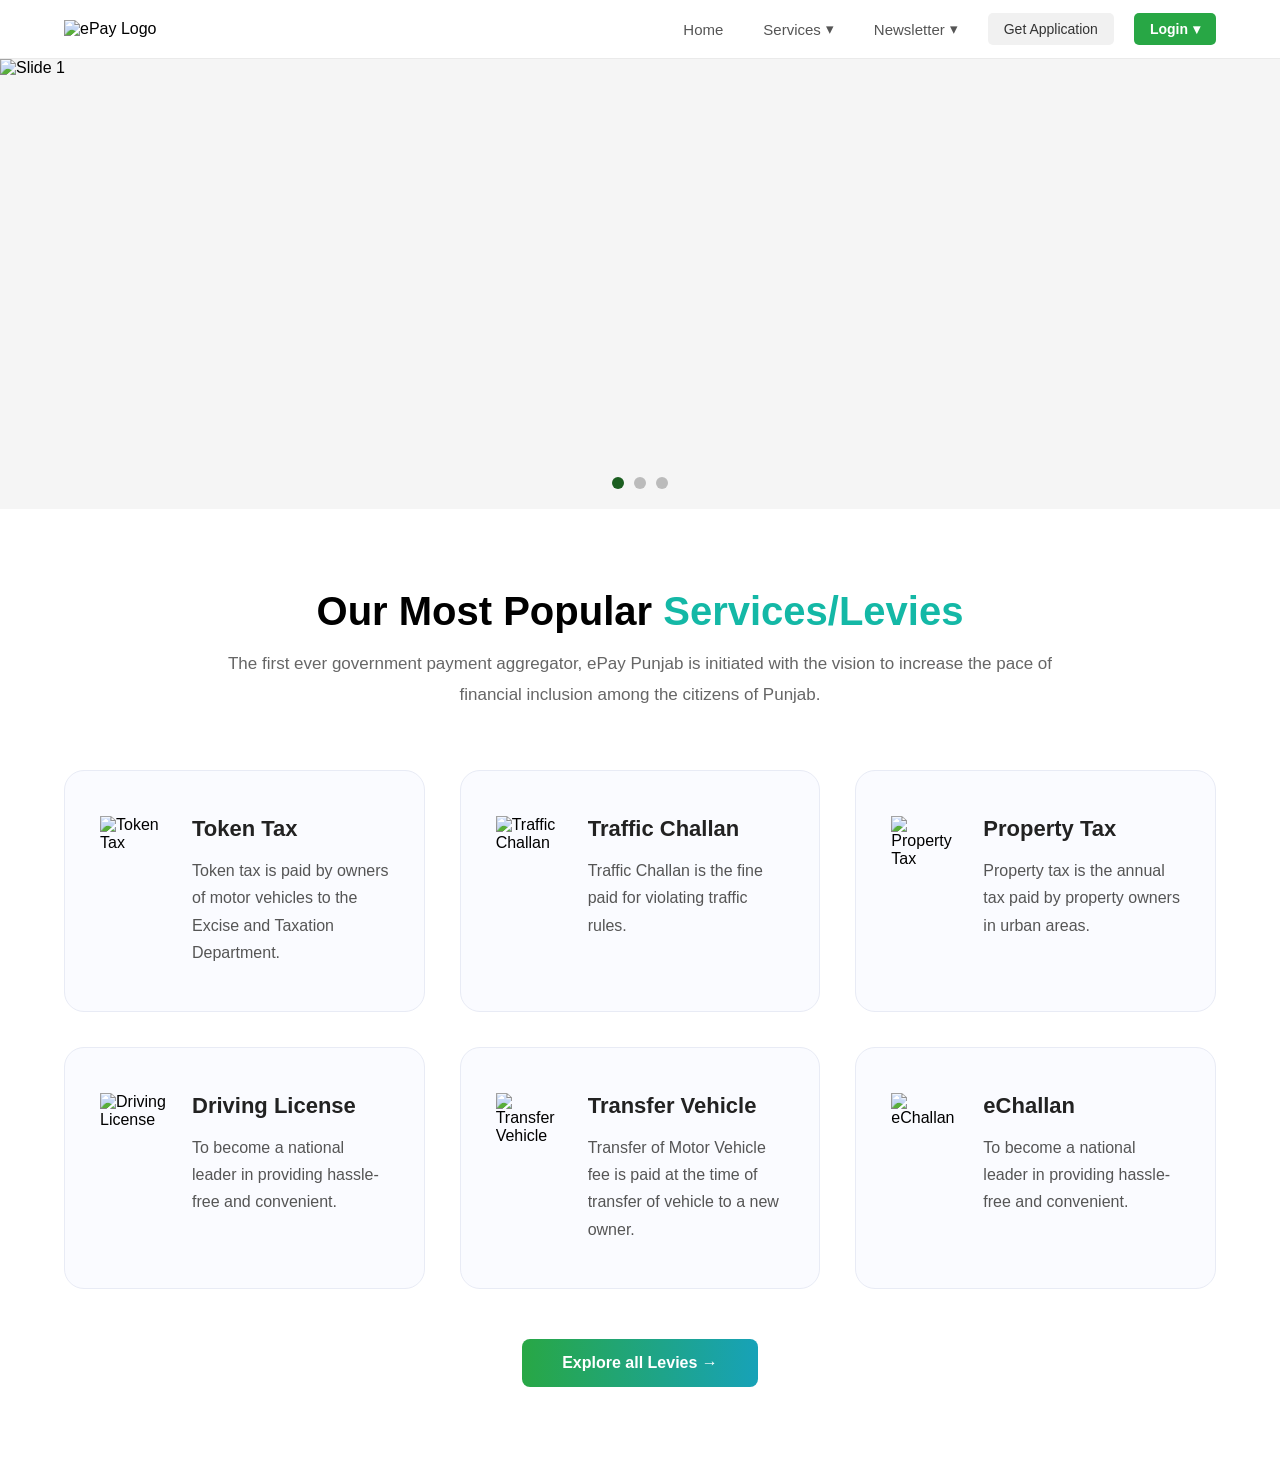
==== index.html @ a0a1df08 "Add files via upload" ====
<!DOCTYPE html>
<html lang="en">
<head>
    <meta charset="UTF-8">
    <meta name="viewport" content="width=device-width, initial-scale=1.0">
    <title>ePay Punjab Clone</title>
    <link rel="stylesheet" href="style.css">
</head>
<body>

    <header class="navbar">
        <div class="nav-container">
            <div class="logo">
                <img src="images/logo.png" alt="ePay Logo">
            </div>
            <nav class="nav-links">
                <a href="#" class="nav-item">Home</a>
                
                <!-- Services Dropdown (Pure CSS) -->
                <div class="dropdown">
                    <input type="checkbox" id="service-check" class="dropdown-toggle">
                    <label for="service-check" class="dropbtn">Services <span class="arrow">&#9662;</span></label>
                    <div class="dropdown-content">
                        <a href="where-to-pay.html">WHERE TO PAY</a>
                        <a href="faqs.html">FAQ'S</a>
                        <a href="user-guide.html">USER GUIDE</a>
                    </div>
                </div>

                <!-- Newsletter Dropdown (Pure CSS) -->
                <div class="dropdown">
                    <input type="checkbox" id="news-check" class="dropdown-toggle">
                    <label for="news-check" class="dropbtn">Newsletter <span class="arrow">&#9662;</span></label>
                    <div class="dropdown-content">
                        <a href="pdfs/Newsletter_Fintech_Issue2.pdf" target="_blank">LATEST 2022 <span class="badge">New</span></a>
                        <a href="pdfs/Newsletter_Fintech_Volume3.pdf" target="_blank">VOLUME 3</a>
                        <a href="pdfs/Newsletter_Fintech_Volume3x2.pdf" target="_blank">VOLUME 3x2</a>
                        <a href="pdfs/Newsletter_Fintech_Volume4x2_FA.pdf" target="_blank">VOLUME 4x2</a>
                        <a href="pdfs/Newsletter_Fintech_Volume5x2_Curved.pdf" target="_blank">VOLUME 5x2</a>
                    </div>
                </div>
                
                <a href="#" class="btn-app">Get Application</a>
                <a href="#" class="btn-login">Login <span class="arrow">&#9662;</span></a>
            </nav>
        </div>
    </header>

    <section class="hero-slider">
        <div class="slider-container">
            <!-- Radio inputs for Pure CSS Slider -->
            <input type="radio" name="slide" id="s1" checked class="slide-radio">
            <input type="radio" name="slide" id="s2" class="slide-radio">
            <input type="radio" name="slide" id="s3" class="slide-radio">

            <div class="slides">
                <div class="slide"><img src="images/slide1.jpg" alt="Slide 1"></div>
                <div class="slide"><img src="images/slide2.jpg" alt="Slide 2"></div>
                <div class="slide"><img src="images/slide3.jpg" alt="Slide 3"></div>
            </div>

            <div class="dots-container">
                <label for="s1" class="dot"></label>
                <label for="s2" class="dot"></label>
                <label for="s3" class="dot"></label>
            </div>
        </div>
    </section>
     <section class="services-section">

    <div class="services-container">

        <h2>Our Most Popular <span>Services/Levies</span></h2>

        <p class="subtitle">
            The first ever government payment aggregator, ePay Punjab is initiated with the vision to increase the pace of financial inclusion among the citizens of Punjab.
        </p>

        <div class="services-grid">

            <div class="card">
                <img src="images/token-tax.png" alt="Token Tax">

                <div class="card-content">
                    <h3>Token Tax</h3>
                    <p>Token tax is paid by owners of motor vehicles to the Excise and Taxation Department.</p>
                </div>
            </div>

            <div class="card">
                <img src="images/traffic-challan.png" alt="Traffic Challan">

                <div class="card-content">
                    <h3>Traffic Challan</h3>
                    <p>Traffic Challan is the fine paid for violating traffic rules.</p>
                </div>
            </div>

            <div class="card">
                <img src="images/property-tax.png" alt="Property Tax">

                <div class="card-content">
                    <h3>Property Tax</h3>
                    <p>Property tax is the annual tax paid by property owners in urban areas.</p>
                </div>
            </div>

            <div class="card">
                <img src="images/driving-license.png" alt="Driving License">

                <div class="card-content">
                    <h3>Driving License</h3>
                    <p>To become a national leader in providing hassle-free and convenient.</p>
                </div>
            </div>

            <div class="card">
                <img src="images/transfer-vehicle.png" alt="Transfer Vehicle">

                <div class="card-content">
                    <h3>Transfer Vehicle</h3>
                    <p>Transfer of Motor Vehicle fee is paid at the time of transfer of vehicle to a new owner.</p>
                </div>
            </div>

            <div class="card">
                <img src="images/echallan.png" alt="eChallan">

                <div class="card-content">
                    <h3>eChallan</h3>
                    <p>To become a national leader in providing hassle-free and convenient.</p>
                </div>
            </div>

        </div>

        <div class="explore-btn-container">
            <button class="explore-btn">
                Explore all Levies →
            </button>
        </div>

    </div>

</section>
</body>
</html>
---- style.css ----
/* --- Reset Basic Styles --- */
* {
    margin: 0;
    padding: 0;
    box-sizing: border-box;
    font-family: Arial, sans-serif;
}

body {
    background-color: #fcfcfc;
}

/* --- Navbar Styling --- */
.navbar {
    background-color: #ffffff;
    border-bottom: 1px solid #eaeaea;
    position: sticky;
    top: 0;
    z-index: 1000;
    padding: 10px 0;
}

.nav-container {
    width: 90%;
    max-width: 1200px;
    margin: 0 auto;
    display: flex;
    justify-content: space-between;
    align-items: center;
}

.logo img { height: 50px; }

.nav-links {
    display: flex;
    align-items: center;
    gap: 20px;
}

.nav-item, .dropbtn {
    text-decoration: none;
    color: #555;
    font-size: 15px;
    font-weight: 500;
    background: none;
    border: none;
    cursor: pointer;
    padding: 10px;
    display: flex;
    align-items: center;
    gap: 5px;
}

.nav-item:hover, .dropbtn:hover { color: #16a34a; }

/* Dropdown */
.dropdown { position: relative; display: inline-block; }
.dropdown-toggle { display: none; }
.dropdown-toggle:checked ~ .dropdown-content { display: block; }

/* Dropdown Content */
.dropdown-content {
    display: none; /* Default band */
    position: absolute;
    background-color: #ffffff;
    min-width: 180px;
    box-shadow: 0px 8px 16px rgba(0, 0, 0, 0.1);
    border: 1px solid #e0e0e0;
    border-radius: 4px;
    z-index: 1000;
    margin-top: 5px;
}

/* Jab checkbox check ho, tabhi show karo */
.dropdown-toggle:checked ~ .dropdown-content {
    display: block;
}
.dropdown-content a {
    color: #333;
    padding: 12px 16px;
    text-decoration: none;
    display: block;
    font-size: 13px;
    font-weight: bold;
    border-bottom: 1px solid #f0f0f0;
}
.dropdown-content a:hover { background-color: #16a34a !important; color: #ffffff !important; }

/* --- Hero Section Slider (Manual Control) --- */
.hero-slider {
    position: relative;
    width: 100%;
    height: 450px;
    overflow: hidden;
    background-color: #f5f5f5;
}

.slider-container { width: 100%; height: 100%; position: relative; }

.slide-radio { display: none; }

.slides { width: 100%; height: 100%; position: relative; }

.slide {
    position: absolute;
    width: 100%;
    height: 100%;
    opacity: 0;
    transition: opacity 0.8s ease-in-out;
}

.slide img { width: 100%; height: 100%; object-fit: cover; }

/* Logic: Sirf selected radio button wali slide show hogi */
#s1:checked ~ .slides .slide:nth-child(1),
#s2:checked ~ .slides .slide:nth-child(2),
#s3:checked ~ .slides .slide:nth-child(3) {
    opacity: 1;
}

/* Dots Styling */
.dots-container {
    position: absolute;
    bottom: 20px;
    left: 50%;
    transform: translateX(-50%);
    display: flex;
    gap: 10px;
    z-index: 10;
}

.dot {
    width: 12px;
    height: 12px;
    background-color: #bbb;
    border-radius: 50%;
    cursor: pointer;
    transition: background-color 0.3s;
}

/* Active Dot Logic */
#s1:checked ~ .dots-container label[for="s1"],
#s2:checked ~ .dots-container label[for="s2"],
#s3:checked ~ .dots-container label[for="s3"] {
    background-color: #1b5e20;
}
.slide {
    position: absolute;
    width: 100%;
    height: 100%;
    opacity: 0;
    transition: opacity 1s ease-in-out;
    /* Auto-move logic: 30 seconds total cycle (10s per slide) */
    animation: autoSlider 30s infinite;
}

@keyframes autoSlider {
    0%, 30% { opacity: 1; }
    33%, 100% { opacity: 0; }
}

/* Delay timings */
.slide:nth-child(1) { animation-delay: 0s; }
.slide:nth-child(2) { animation-delay: 10s; }
.slide:nth-child(3) { animation-delay: 20s; }
.services-section{
    padding:80px 0;
    background:#fff;
}

.services-container{
    width:90%;
    max-width:1300px;
    margin:auto;
}

.services-section h2{
    text-align:center;
    font-size:40px;
    font-weight:700;
    margin-bottom:15px;
}

.services-section h2 span{
    color:#14b8a6;
}

.subtitle{
    max-width:850px;
    margin:0 auto 60px;
    text-align:center;
    color:#666;
    font-size:17px;
    line-height:1.8;
}

.services-grid{
    display:grid;
    grid-template-columns:repeat(3,1fr);
    gap:35px;
}

.card{
    background:#fafbff;
    border:1px solid #e8ebf5;
    border-radius:20px;
    padding:45px 35px;
    display:flex;
    align-items:flex-start;
    gap:22px;
    min-height:220px;
    transition:0.3s ease;
}

.card:hover{
    transform:translateY(-6px);
    box-shadow:0 12px 25px rgba(0,0,0,.08);
}

.card img{
    width:70px;
    height:70px;
    object-fit:contain;
    flex-shrink:0;
}

.card-content{
    flex:1;
}

.card-content h3{
    margin:0 0 15px;
    font-size:22px;
    font-weight:700;
    color:#222;
    text-align:left;
}

.card-content p{
    margin:0;
    font-size:16px;
    line-height:1.7;
    color:#555;
    text-align:left;
}

.explore-btn-container{
    text-align:center;
    margin-top:50px;
}

.explore-btn {
    /* Gradient color */
    background: linear-gradient(to right, #28a745, #17a2b8); 
    
    color: #fff;
    border: none;
    padding: 15px 40px; /* Width aur height adjust karne ke liye */
    font-size: 16px;
    border-radius: 8px; /* Thora rounded corners */
    cursor: pointer;
    transition: 0.3s;
    
    /* Arrow ke liye display flex */
    display: flex;
    align-items: center;
    justify-content: center;
    gap: 10px;
    margin: 0 auto; /* Center mein lane ke liye */
    font-weight: 600;
}

.explore-btn:hover {
    opacity: 0.9; /* Hover par thora halka ho jayega */
}

@media(max-width:992px){
    .services-grid{
        grid-template-columns:repeat(2,1fr);
    }
}

@media(max-width:768px){
    .services-grid{
        grid-template-columns:1fr;
    }

    .card{
        min-height:auto;
    }

    .services-section h2{
        font-size:30px;
    }
}
/* Login and Application Buttons */
.btn-app { 
    background-color: #f1f1f1; 
    color: #333; 
    padding: 8px 16px; 
    border-radius: 5px; 
    text-decoration: none; 
    font-size: 14px; 
}

.btn-app:active { 
    background-color: #28a745 !important; 
    color: white; 
}

.btn-login { 
    background-color: #28a745; 
    color: white; 
    padding: 8px 16px; 
    border-radius: 5px; 
    text-decoration: none; 
    font-size: 14px; 
    font-weight: bold; 
    display: flex; 
    align-items: center; 
    gap: 5px; 
}

.btn-login:hover { 
    background-color: #218838; 
}
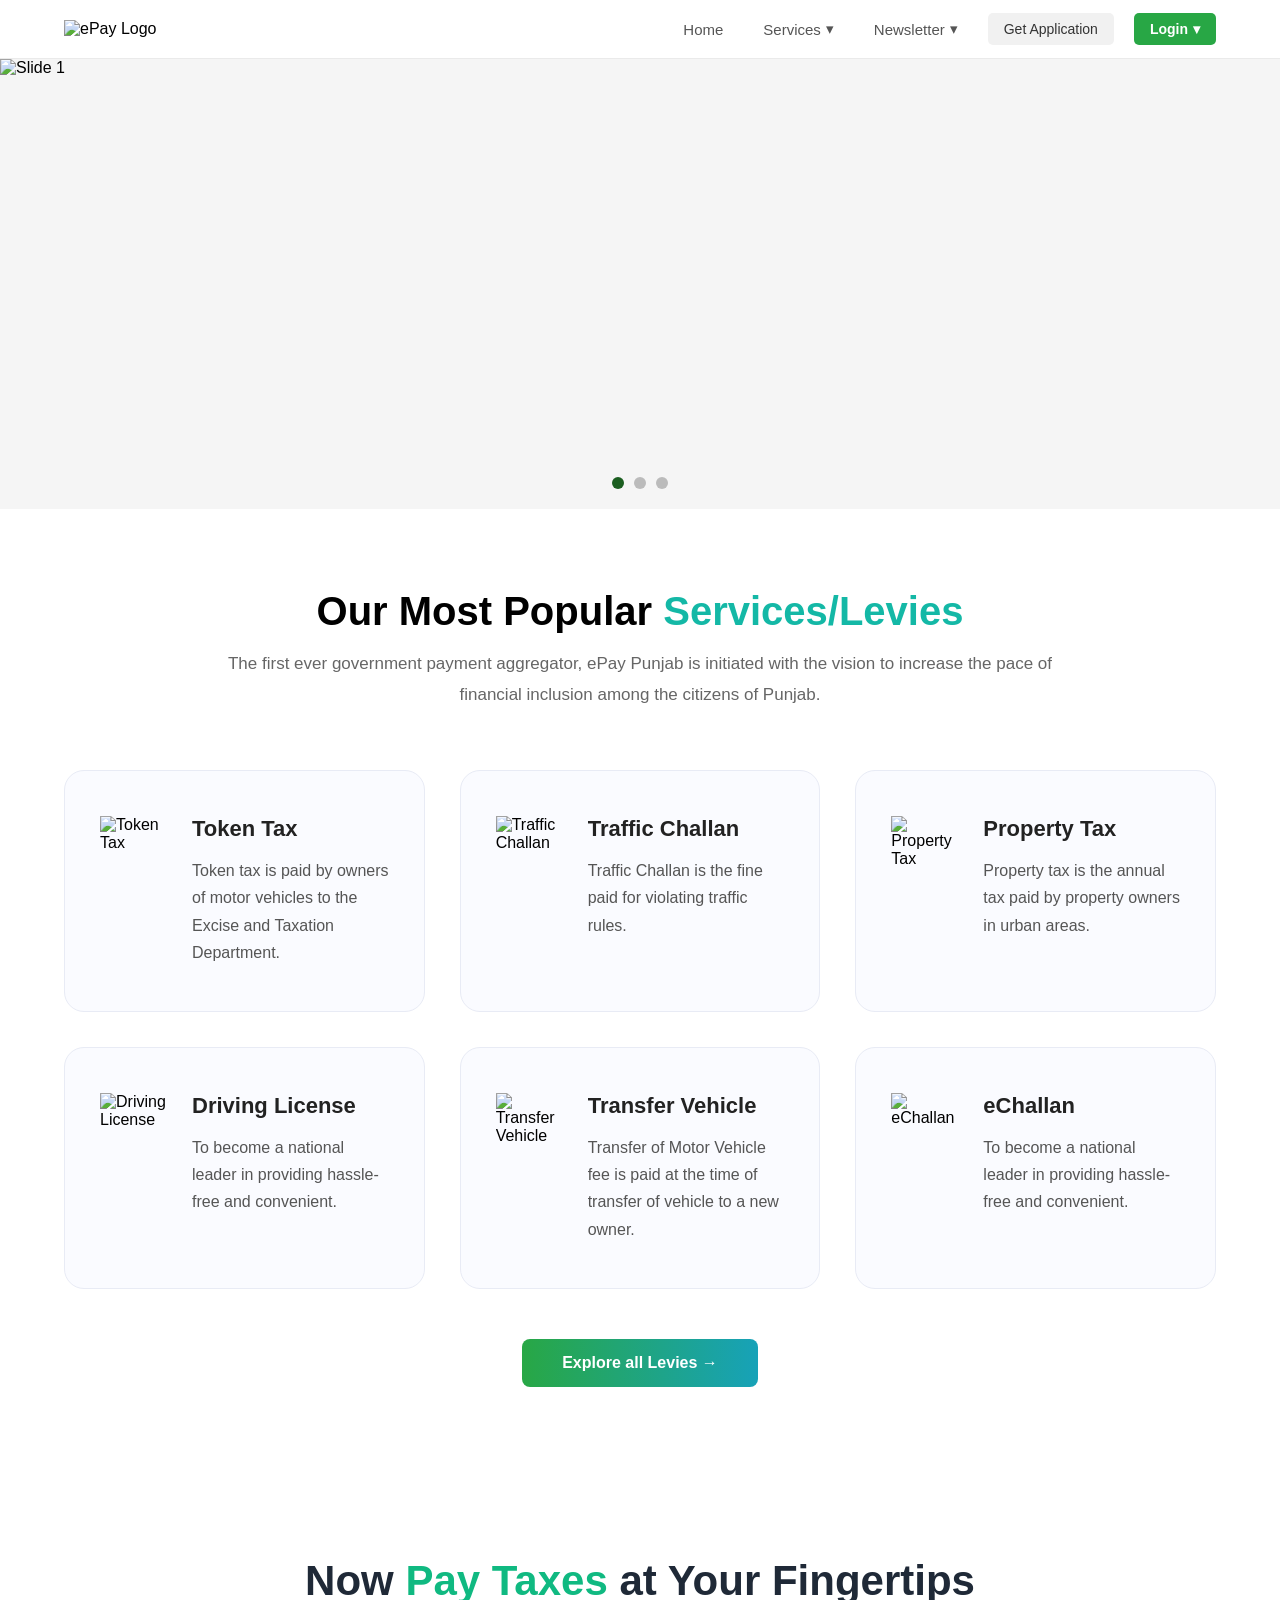
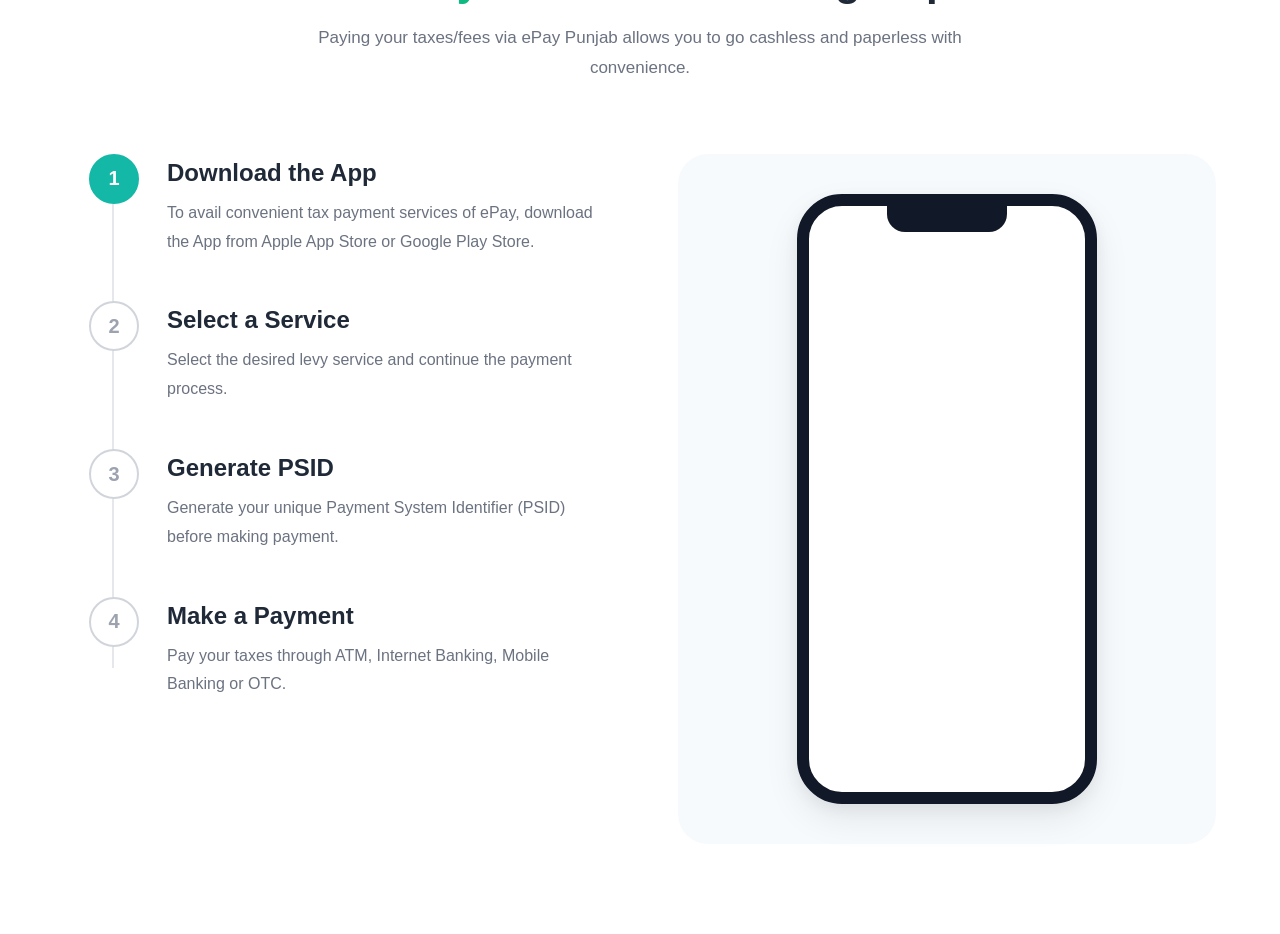
==== commit 1e0b60cb: "Add files via upload" ====
--- a/index.html
+++ b/index.html
@@ -33,10 +33,11 @@
                     <label for="news-check" class="dropbtn">Newsletter <span class="arrow">&#9662;</span></label>
                     <div class="dropdown-content">
                         <a href="pdfs/Newsletter_Fintech_Issue2.pdf" target="_blank">LATEST 2022 <span class="badge">New</span></a>
-                        <a href="pdfs/Newsletter_Fintech_Volume3.pdf" target="_blank">VOLUME 3</a>
-                        <a href="pdfs/Newsletter_Fintech_Volume3x2.pdf" target="_blank">VOLUME 3x2</a>
-                        <a href="pdfs/Newsletter_Fintech_Volume4x2_FA.pdf" target="_blank">VOLUME 4x2</a>
-                        <a href="pdfs/Newsletter_Fintech_Volume5x2_Curved.pdf" target="_blank">VOLUME 5x2</a>
+                        <a href="pdfs/Newsletter_Fintech_Volume3.pdf" target="_blank">JANUARY 2022</a>
+                        <a href="pdfs/Newsletter_Fintech_Volume3x2.pdf" target="_blank">AUGUST 2021</a>
+                        <a href="pdfs/Newsletter_Fintech_Volume4x2_FA.pdf" target="_blank">APRIL 2021</a>
+                        <a href="pdfs/Newsletter_Fintech_Volume5x2_Curved.pdf" target="_blank">SEPTEMBER 2020</a>
+                        <a href="pdfs/Newsletter_Fintech_Volume5x2_Curved.pdf" target="_blank">MARCH 2020</a>
                     </div>
                 </div>
                 
@@ -143,5 +144,123 @@
     </div>
 
 </section>
+        <section class="epay-section">
+
+    <div class="heading">
+
+        <h2>
+            Now <span>Pay Taxes</span> at Your Fingertips
+        </h2>
+
+        <p>
+            Paying your taxes/fees via ePay Punjab allows you to go cashless and
+            paperless with convenience.
+        </p>
+
+    </div>
+
+    <div class="epay-container">
+
+        <!-- LEFT -->
+        <div class="steps">
+
+            <div class="line"></div>
+
+            <div class="step step1">
+
+                <div class="circle">1</div>
+
+                <div class="text">
+
+                    <h3>Download the App</h3>
+
+                    <p>
+                        To avail convenient tax payment services of ePay,
+                        download the App from Apple App Store or Google Play Store.
+                    </p>
+
+                </div>
+
+            </div>
+
+            <div class="step step2">
+
+                <div class="circle">2</div>
+
+                <div class="text">
+
+                    <h3>Select a Service</h3>
+
+                    <p>
+                        Select the desired levy service and continue the payment process.
+                    </p>
+
+                </div>
+
+            </div>
+
+            <div class="step step3">
+
+                <div class="circle">3</div>
+
+                <div class="text">
+
+                    <h3>Generate PSID</h3>
+
+                    <p>
+                        Generate your unique Payment System Identifier (PSID)
+                        before making payment.
+                    </p>
+
+                </div>
+
+            </div>
+
+            <div class="step step4">
+
+                <div class="circle">4</div>
+
+                <div class="text">
+
+                    <h3>Make a Payment</h3>
+
+                    <p>
+                        Pay your taxes through ATM, Internet Banking,
+                        Mobile Banking or OTC.
+                    </p>
+
+                </div>
+
+            </div>
+
+        </div>
+
+        <!-- RIGHT -->
+
+        <div class="mobile">
+
+            <div class="phone">
+
+                <div class="notch"></div>
+
+                <div class="screen">
+
+                    <img src="images/phone1.jpg" class="img1">
+
+                    <img src="images/phone2.jpg" class="img2">
+
+                    <img src="images/phone3.jpg" class="img3">
+
+                    <img src="images/phone4.jpg" class="img4">
+
+                </div>
+
+            </div>
+
+        </div>
+
+    </div>
+
+</section>
 </body>
 </html>
--- a/style.css
+++ b/style.css
@@ -323,4 +323,910 @@
 
 .btn-login:hover { 
     background-color: #218838; 
+}
+
+/* ===========================
+   EPAY SECTION
+=========================== */
+
+.epay-section{
+    width:100%;
+    padding:90px 0;
+    background:#ffffff;
+}
+
+.epay-section .heading{
+    width:90%;
+    max-width:1200px;
+    margin:auto;
+    text-align:center;
+    margin-bottom:70px;
+}
+
+.epay-section .heading h2{
+    font-size:42px;
+    font-weight:700;
+    color:#1f2937;
+    margin-bottom:18px;
+}
+
+.epay-section .heading span{
+    color:#10b981;
+}
+
+.epay-section .heading p{
+    max-width:720px;
+    margin:auto;
+    color:#6b7280;
+    line-height:1.8;
+    font-size:17px;
+}
+
+/* ===========================
+   CONTAINER
+=========================== */
+
+.epay-container{
+    width:90%;
+    max-width:1200px;
+    margin:auto;
+
+    display:flex;
+    justify-content:space-between;
+    align-items:flex-start;
+    gap:80px;
+}
+
+/* ===========================
+   LEFT SIDE
+=========================== */
+
+.steps{
+    flex:1;
+    position:relative;
+    padding-left:25px;
+}
+
+.line{
+    position:absolute;
+    left:48px;
+    top:30px;
+    width:2px;
+    height:82%;
+    background:#e5e7eb;
+}
+
+.step{
+    display:flex;
+    gap:28px;
+    margin-bottom:45px;
+    position:relative;
+    z-index:2;
+}
+
+.circle{
+    width:50px;
+    height:50px;
+
+    border-radius:50%;
+    border:2px solid #d1d5db;
+
+    background:#fff;
+
+    display:flex;
+    justify-content:center;
+    align-items:center;
+
+    font-size:20px;
+    font-weight:700;
+
+    color:#9ca3af;
+
+    flex-shrink:0;
+}
+
+.text h3{
+    font-size:24px;
+    margin-bottom:10px;
+    color:#111827;
+}
+
+.text p{
+    color:#6b7280;
+    line-height:1.8;
+    font-size:16px;
+}
+
+/* ===========================
+   RIGHT SIDE
+=========================== */
+
+.mobile{
+    flex:0.9;
+
+    display:flex;
+    justify-content:center;
+}
+
+.phone{
+
+    width:300px;
+    height:610px;
+
+    border:12px solid #111827;
+
+    border-radius:45px;
+
+    overflow:hidden;
+
+    position:relative;
+
+    background:#fff;
+
+    box-shadow:0 20px 40px rgba(0,0,0,.08);
+
+}
+
+.notch{
+
+    width:120px;
+    height:26px;
+
+    background:#111827;
+
+    position:absolute;
+
+    left:50%;
+    transform:translateX(-50%);
+
+    border-bottom-left-radius:18px;
+    border-bottom-right-radius:18px;
+
+    z-index:10;
+
+}
+
+.screen{
+
+    width:100%;
+    height:100%;
+    position:relative;
+
+}
+
+.screen img{
+
+    width:100%;
+    height:100%;
+
+    object-fit:cover;
+
+    position:absolute;
+
+    left:0;
+    top:0;
+
+    opacity:0;
+
+}
+
+/* ==========================================
+   PART 2B
+   PHONE + TEXT + RESPONSIVE
+========================================== */
+
+/* LEFT CONTENT */
+
+.text{
+    padding-top:5px;
+}
+
+.text h3{
+    font-size:24px;
+    font-weight:700;
+    color:#1f2937;
+    margin-bottom:12px;
+    transition:.4s;
+}
+
+.text p{
+    font-size:16px;
+    color:#6b7280;
+    line-height:1.8;
+    max-width:450px;
+    transition:.4s;
+}
+
+/* PHONE */
+
+.mobile{
+
+    background:#f7fafc;
+
+    border-radius:30px;
+
+    padding:40px;
+
+}
+
+.phone{
+
+    background:#ffffff;
+
+    position:relative;
+
+}
+
+.screen{
+
+    overflow:hidden;
+
+    border-radius:30px;
+
+}
+
+/* IMAGES */
+
+.screen img{
+
+    opacity:0;
+
+    transition:opacity .8s ease;
+
+}
+
+.img1{
+
+    opacity:1;
+
+}
+
+/* CIRCLE DEFAULT */
+
+.circle{
+
+    transition:.5s;
+
+}
+
+/* ACTIVE STYLE */
+
+.step1 .circle{
+
+    background:#14b8a6;
+
+    color:#fff;
+
+    border-color:#14b8a6;
+
+}
+
+/* SHADOW */
+
+.phone{
+
+    box-shadow:
+    0 15px 35px rgba(0,0,0,.08),
+    0 5px 15px rgba(0,0,0,.05);
+
+}
+
+/* HOVER */
+
+.step:hover .circle{
+
+    transform:scale(1.08);
+
+}
+
+.step:hover h3{
+
+    color:#14b8a6;
+
+}
+
+/* RESPONSIVE */
+
+@media(max-width:1100px){
+
+.epay-container{
+
+flex-direction:column;
+
+align-items:center;
+
+}
+
+.steps{
+
+width:100%;
+
+}
+
+.mobile{
+
+width:100%;
+
+display:flex;
+
+justify-content:center;
+
+}
+
+}
+
+@media(max-width:768px){
+
+.heading h2{
+
+font-size:34px;
+
+}
+
+.text h3{
+
+font-size:21px;
+
+}
+
+.phone{
+
+width:260px;
+
+height:530px;
+
+}
+
+.mobile{
+
+padding:20px;
+
+}
+
+.line{
+
+display:none;
+
+}
+
+.step{
+
+margin-bottom:35px;
+
+}
+
+}
+/* ==========================================
+   PART 2C-1
+   PAGE LOAD ANIMATION
+========================================== */
+
+
+/* LEFT SIDE LOAD */
+
+.steps{
+
+    animation: stepsAppear 1.2s ease forwards;
+
+}
+
+
+@keyframes stepsAppear{
+
+    0%{
+
+        opacity:0;
+        transform:translateY(80px);
+
+    }
+
+    100%{
+
+        opacity:1;
+        transform:translateY(0);
+
+    }
+
+}
+
+
+
+/* RIGHT SIDE PHONE LOAD */
+
+.mobile{
+
+    animation: phoneAppear 1.2s ease forwards;
+
+}
+
+
+
+@keyframes phoneAppear{
+
+
+    0%{
+
+        opacity:0;
+        transform:translateY(-80px);
+
+    }
+
+
+    100%{
+
+        opacity:1;
+        transform:translateY(0);
+
+    }
+
+
+}
+
+
+
+/* HEADING LOAD */
+
+
+.heading{
+
+    animation: headingAppear 1s ease forwards;
+
+}
+
+
+
+@keyframes headingAppear{
+
+
+    0%{
+
+        opacity:0;
+        transform:translateY(40px);
+
+    }
+
+
+    100%{
+
+        opacity:1;
+        transform:translateY(0);
+
+    }
+
+}
+
+
+
+/* ==========================================
+   TEXT SMOOTH TRANSITION
+========================================== */
+
+
+.text h3{
+
+    transition:
+    color .5s ease,
+    transform .5s ease;
+
+}
+
+
+.text p{
+
+    transition:
+    opacity .5s ease,
+    transform .5s ease;
+
+}
+
+
+
+/* ACTIVE TEXT EFFECT */
+
+
+.step:hover .text h3{
+
+    transform:translateX(8px);
+
+}
+
+
+.step:hover .text p{
+
+    transform:translateX(5px);
+
+}
+
+
+
+/* ==========================================
+   IMAGE FADE BASE
+========================================== */
+
+
+.screen img{
+
+    animation-duration:20s;
+
+    animation-iteration-count:infinite;
+
+    animation-timing-function:ease-in-out;
+
+}
+
+
+
+/* smooth image appearance */
+
+.screen img{
+
+    transition:
+    opacity .8s ease,
+    transform .8s ease;
+
+}
+
+
+.screen img:hover{
+
+    transform:scale(1.03);
+
+}
+/* ==========================================
+   PART 2C-2
+   AUTOMATIC 5 SECOND SLIDER
+========================================== */
+
+
+/* ALL CIRCLES DEFAULT */
+
+.circle{
+
+    background:white;
+    color:#9ca3af;
+    border-color:#d1d5db;
+
+}
+
+
+/* REMOVE OLD ACTIVE */
+
+.step1 .circle{
+
+    animation:none;
+
+}
+
+
+
+/* ==========================================
+   CIRCLE ANIMATION
+========================================== */
+
+
+.step1 .circle{
+
+    animation:circleOne 20s infinite;
+
+}
+
+
+.step2 .circle{
+
+    animation:circleTwo 20s infinite;
+
+}
+
+
+.step3 .circle{
+
+    animation:circleThree 20s infinite;
+
+}
+
+
+.step4 .circle{
+
+    animation:circleFour 20s infinite;
+
+}
+
+
+
+
+@keyframes circleOne{
+
+
+0%,25%{
+
+background:#14b8a6;
+color:white;
+border-color:#14b8a6;
+
+}
+
+
+25.1%,100%{
+
+background:white;
+color:#9ca3af;
+border-color:#d1d5db;
+
+}
+
+
+}
+
+
+
+@keyframes circleTwo{
+
+
+0%,25%{
+
+background:white;
+color:#9ca3af;
+border-color:#d1d5db;
+
+}
+
+
+25.1%,50%{
+
+background:#14b8a6;
+color:white;
+border-color:#14b8a6;
+
+}
+
+
+50.1%,100%{
+
+background:white;
+color:#9ca3af;
+border-color:#d1d5db;
+
+}
+
+
+}
+
+
+
+@keyframes circleThree{
+
+
+0%,50%{
+
+background:white;
+color:#9ca3af;
+border-color:#d1d5db;
+
+}
+
+
+50.1%,75%{
+
+background:#14b8a6;
+color:white;
+border-color:#14b8a6;
+
+}
+
+
+75.1%,100%{
+
+background:white;
+color:#9ca3af;
+border-color:#d1d5db;
+
+}
+
+
+}
+
+
+
+
+@keyframes circleFour{
+
+
+0%,75%{
+
+background:white;
+color:#9ca3af;
+border-color:#d1d5db;
+
+}
+
+
+75.1%,100%{
+
+background:#14b8a6;
+color:white;
+border-color:#14b8a6;
+
+}
+
+
+}
+
+
+
+/* ==========================================
+   IMAGE SLIDER
+========================================== */
+
+
+.img1{
+
+animation:imageOne 20s infinite;
+
+}
+
+
+.img2{
+
+animation:imageTwo 20s infinite;
+
+}
+
+
+.img3{
+
+animation:imageThree 20s infinite;
+
+}
+
+
+.img4{
+
+animation:imageFour 20s infinite;
+
+}
+
+
+
+
+@keyframes imageOne{
+
+
+0%,25%{
+
+opacity:1;
+
+}
+
+
+25.1%,100%{
+
+opacity:0;
+
+}
+
+
+}
+
+
+
+@keyframes imageTwo{
+
+
+0%,25%{
+
+opacity:0;
+
+}
+
+
+25.1%,50%{
+
+opacity:1;
+
+}
+
+
+50.1%,100%{
+
+opacity:0;
+
+}
+
+
+
+}
+
+
+
+
+@keyframes imageThree{
+
+
+0%,50%{
+
+opacity:0;
+
+}
+
+
+50.1%,75%{
+
+opacity:1;
+
+}
+
+
+75.1%,100%{
+
+opacity:0;
+
+}
+
+
+
+}
+
+
+
+
+
+@keyframes imageFour{
+
+
+0%,75%{
+
+opacity:0;
+
+}
+
+
+75.1%,100%{
+
+opacity:1;
+
+}
+
+
+
+}
+
+
+
+/* ==========================================
+   ACTIVE STEP TEXT POP EFFECT
+========================================== */
+
+
+.step{
+
+animation:textPop 20s infinite;
+
+}
+
+
+
+@keyframes textPop{
+
+
+0%,20%{
+
+transform:translateX(0);
+
+}
+
+
+25%{
+
+transform:translateX(10px);
+
+}
+
+
+30%,100%{
+
+transform:translateX(0);
+
+}
+
+
 }
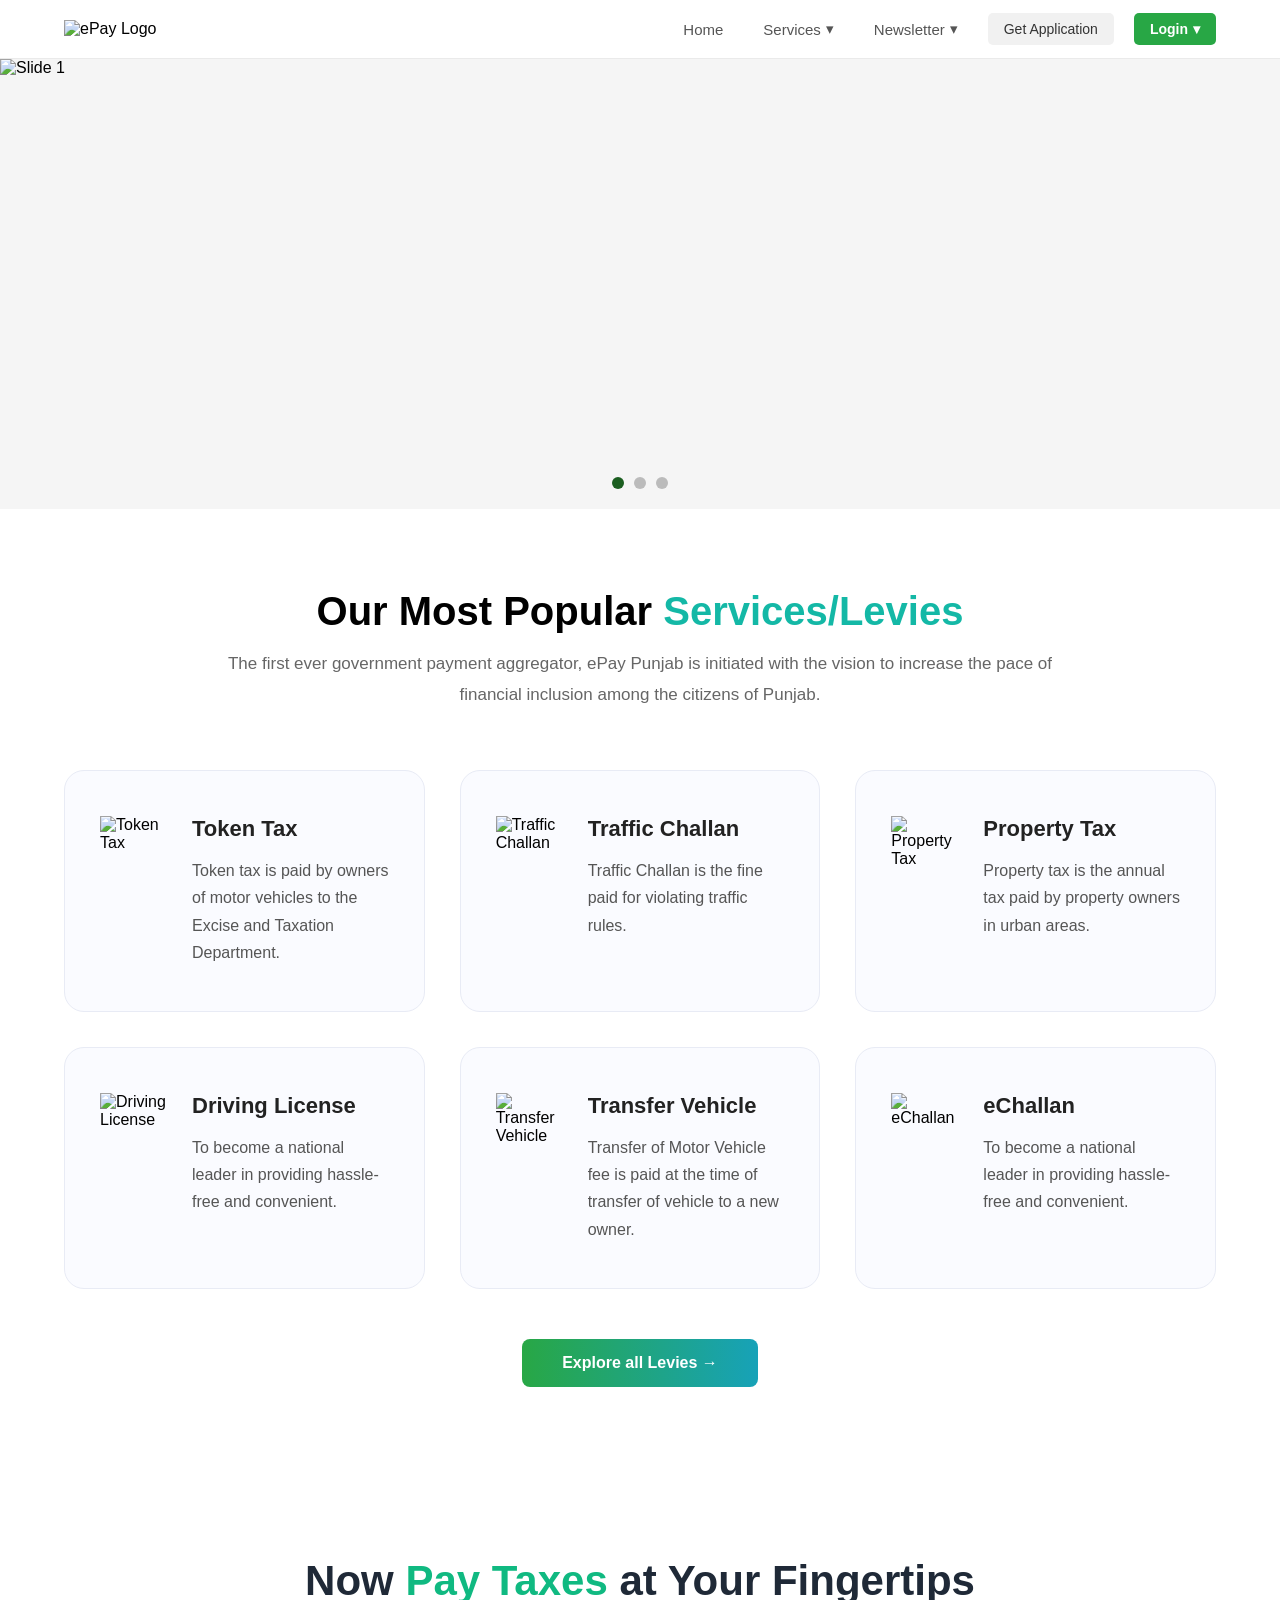
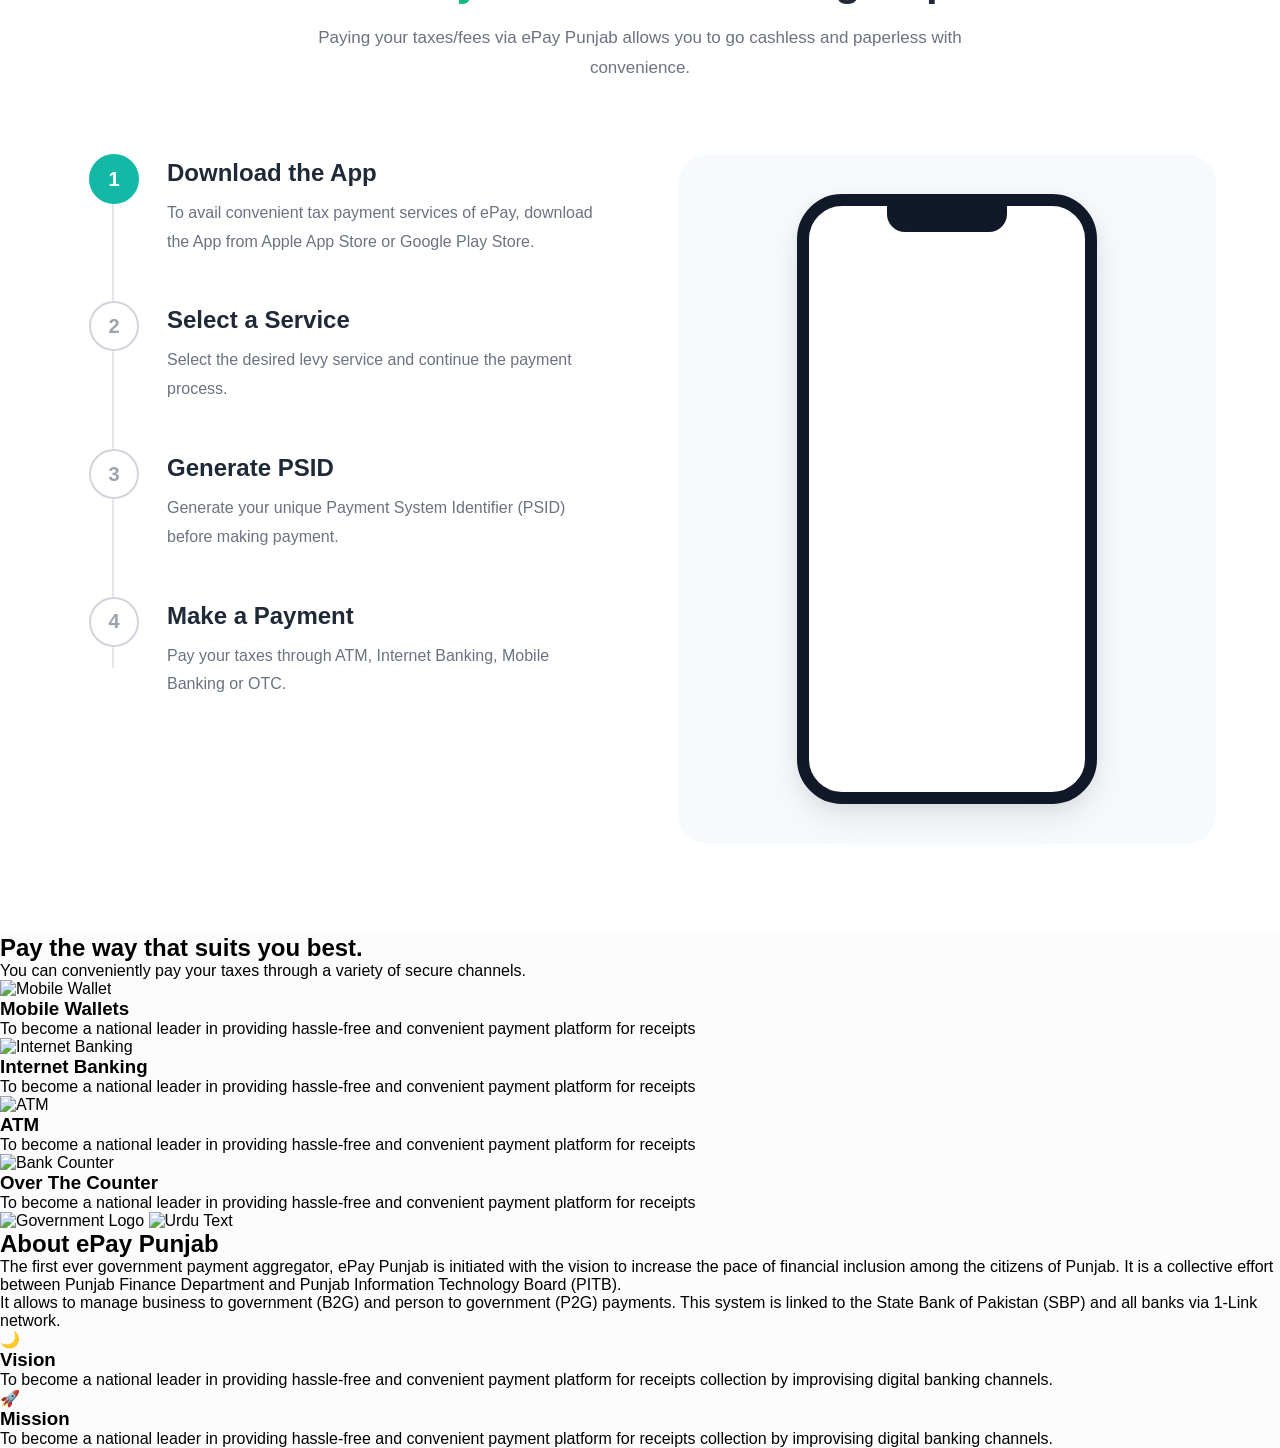
==== commit ac9d1006: "Add files via upload" ====
--- a/index.html
+++ b/index.html
@@ -237,29 +237,229 @@
 
         <!-- RIGHT -->
 
-        <div class="mobile">
-
-            <div class="phone">
-
-                <div class="notch"></div>
-
-                <div class="screen">
-
-                    <img src="images/phone1.jpg" class="img1">
-
-                    <img src="images/phone2.jpg" class="img2">
-
-                    <img src="images/phone3.jpg" class="img3">
-
-                    <img src="images/phone4.jpg" class="img4">
-
-                </div>
-
-            </div>
-
-        </div>
-
-    </div>
+    <div class="mobile">
+
+    <div class="phone">
+
+        <div class="notch"></div>
+
+        <div class="screen">
+
+            <img src="images/image1.png" class="img1">
+            <img src="images/image2.png" class="img2">
+            <img src="images/image3.png" class="img3">
+            <img src="images/image4.png" class="img4">
+
+        </div>
+
+    </div>
+
+</div>
+
+</section>
+   <section class="payment-section">
+
+    <div class="payment-heading">
+
+        <h2>
+            Pay the way that <span>suits you best.</span>
+        </h2>
+
+        <p>
+            You can conveniently pay your taxes through a variety of secure channels.
+        </p>
+
+    </div>
+
+
+    <div class="payment-container">
+
+
+        <!-- Card 1 -->
+
+        <div class="payment-card">
+
+            <div class="payment-image">
+
+                <img src="images/mobile-wallet.svg" alt="Mobile Wallet">
+
+            </div>
+
+            <div class="payment-content">
+
+                <h3>Mobile Wallets</h3>
+
+                <p>
+                    To become a national leader in providing hassle-free and convenient payment platform for receipts
+                </p>
+
+            </div>
+
+        </div>
+
+
+
+        <!-- Card 2 -->
+
+        <div class="payment-card">
+
+            <div class="payment-image">
+
+                <img src="images/internet-banking.svg" alt="Internet Banking">
+
+            </div>
+
+            <div class="payment-content">
+
+                <h3>Internet Banking</h3>
+
+                <p>
+                    To become a national leader in providing hassle-free and convenient payment platform for receipts
+                </p>
+
+            </div>
+
+        </div>
+
+
+
+        <!-- Card 3 -->
+
+        <div class="payment-card">
+
+            <div class="payment-image">
+
+                <img src="images/atm.svg" alt="ATM">
+
+            </div>
+
+            <div class="payment-content">
+
+                <h3>ATM</h3>
+
+                <p>
+                    To become a national leader in providing hassle-free and convenient payment platform for receipts
+                </p>
+
+            </div>
+
+        </div>
+
+
+
+        <!-- Card 4 -->
+
+        <div class="payment-card">
+
+            <div class="payment-image">
+
+                <img src="images/bank-counter.svg" alt="Bank Counter">
+
+            </div>
+
+            <div class="payment-content">
+
+                <h3>Over The Counter</h3>
+
+                <p>
+                    To become a national leader in providing hassle-free and convenient payment platform for receipts
+                </p>
+
+            </div>
+
+        </div>
+
+
+    </div>
+
+
+</section>
+<section class="about-section">
+
+    <div class="about-main">
+
+        <div class="gov-logo">
+
+            <img src="images/gov-logo.png" alt="Government Logo">
+
+            <img class="urdu-text" src="images/urdu.png" alt="Urdu Text">
+
+        </div>
+
+
+        <div class="about-text">
+
+            <h1>
+                About <span>ePay</span> Punjab
+            </h1>
+
+
+            <p>
+                The first ever government payment aggregator, ePay Punjab
+                is initiated with the vision to increase the pace of
+                financial inclusion among the citizens of Punjab.
+                It is a collective effort between Punjab Finance Department
+                and Punjab Information Technology Board (PITB).
+            </p>
+
+
+            <p>
+                It allows to manage business to government (B2G) and person
+                to government (P2G) payments. This system is linked to the
+                State Bank of Pakistan (SBP) and all banks via 1-Link network.
+            </p>
+
+        </div>
+
+
+    </div>
+
+
+
+    <div class="vision-mission">
+
+
+        <div class="vm-card">
+
+            <div class="icon">
+                🌙
+            </div>
+
+            <div>
+                <h3>Vision</h3>
+
+                <p>
+                    To become a national leader in providing hassle-free
+                    and convenient payment platform for receipts collection
+                    by improvising digital banking channels.
+                </p>
+            </div>
+
+        </div>
+
+
+
+        <div class="vm-card">
+
+            <div class="icon">
+                🚀
+            </div>
+
+            <div>
+                <h3>Mission</h3>
+
+                <p>
+                    To become a national leader in providing hassle-free
+                    and convenient payment platform for receipts collection
+                    by improvising digital banking channels.
+                </p>
+            </div>
+
+        </div>
+
+
+    </div>
+
 
 </section>
 </body>
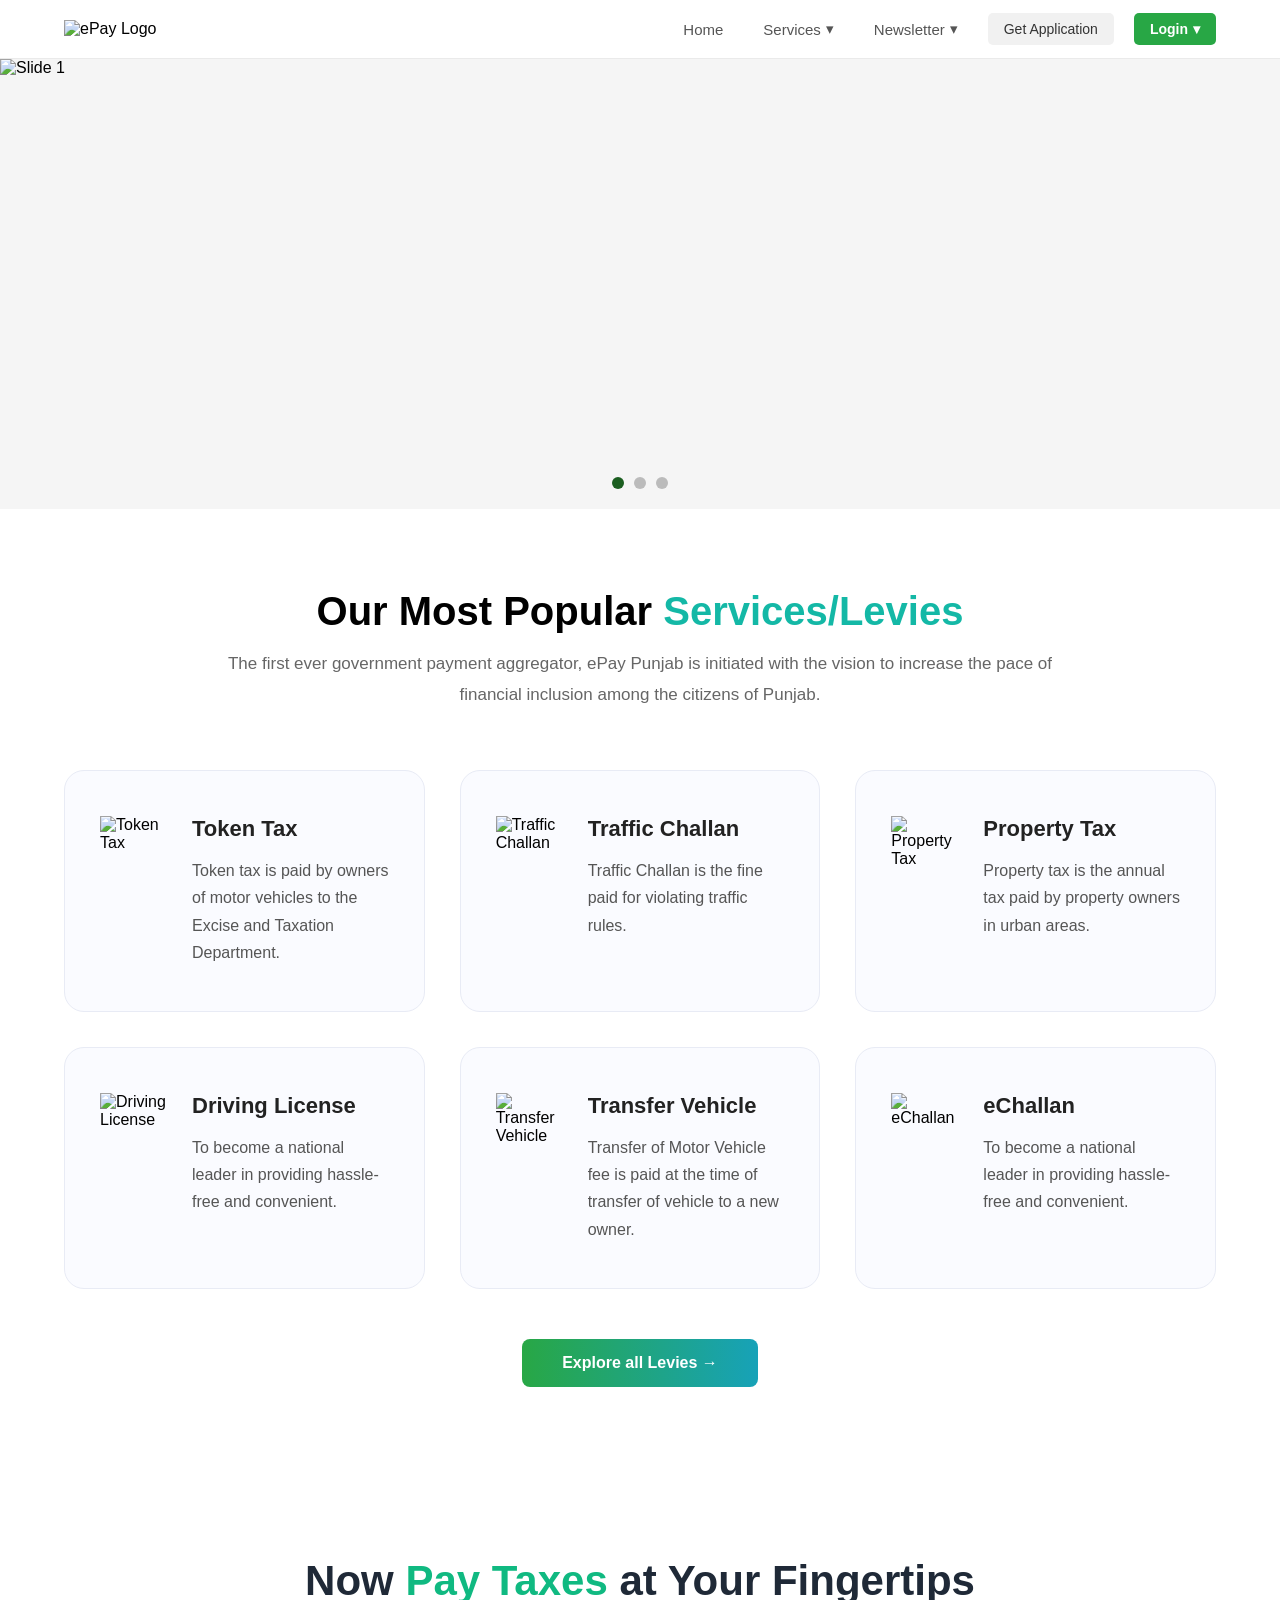
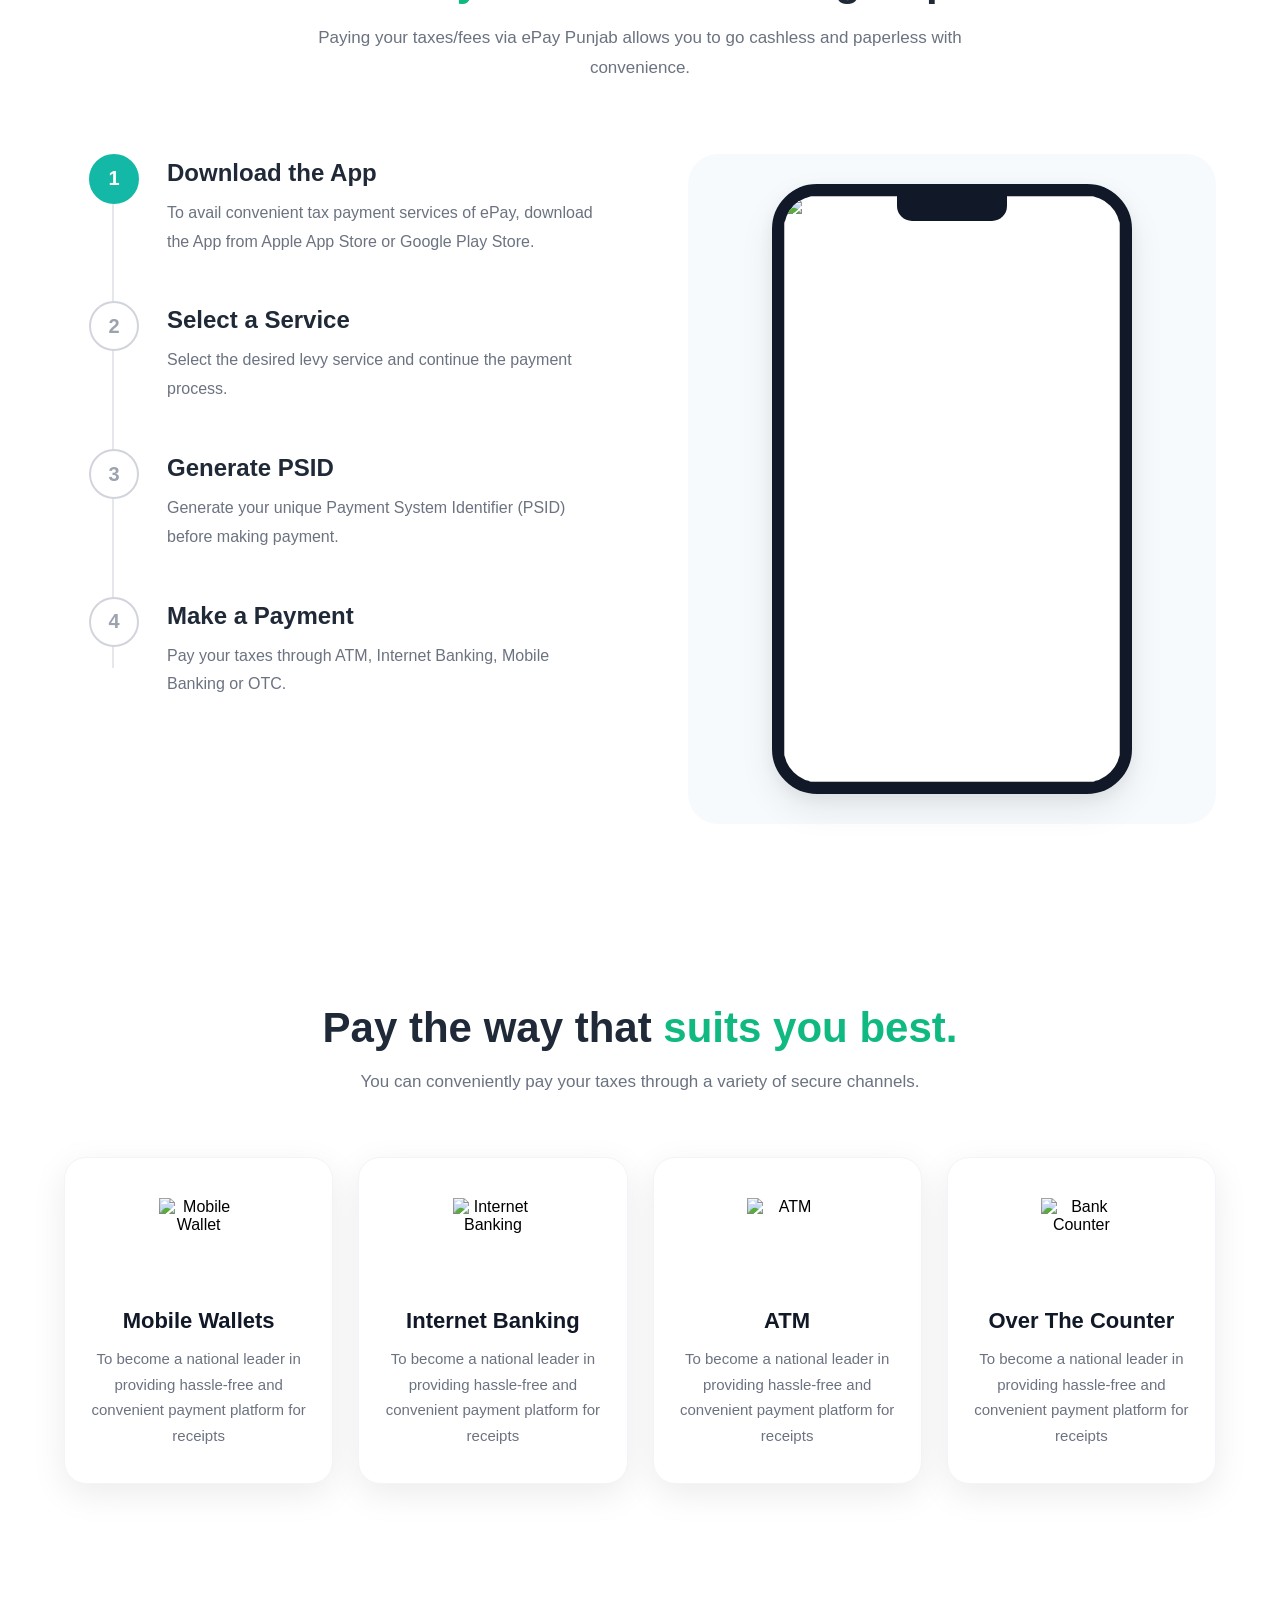
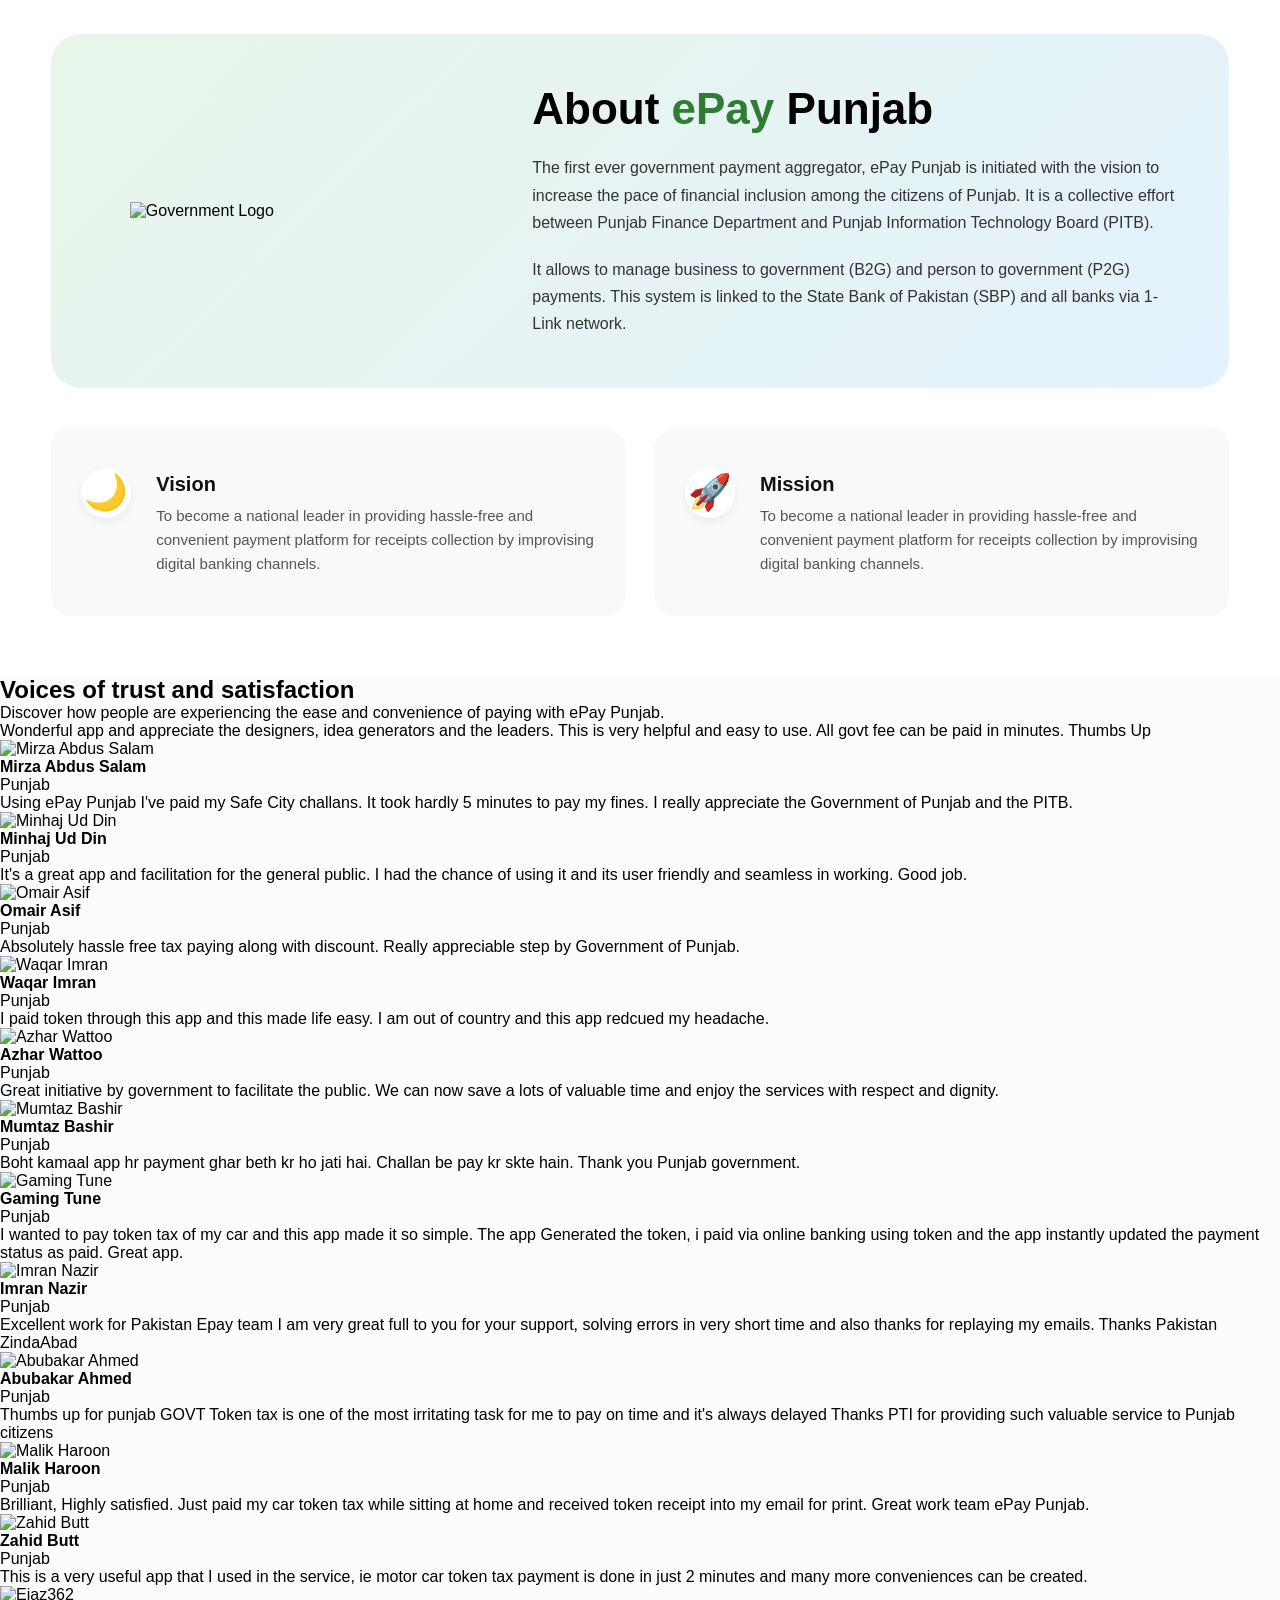
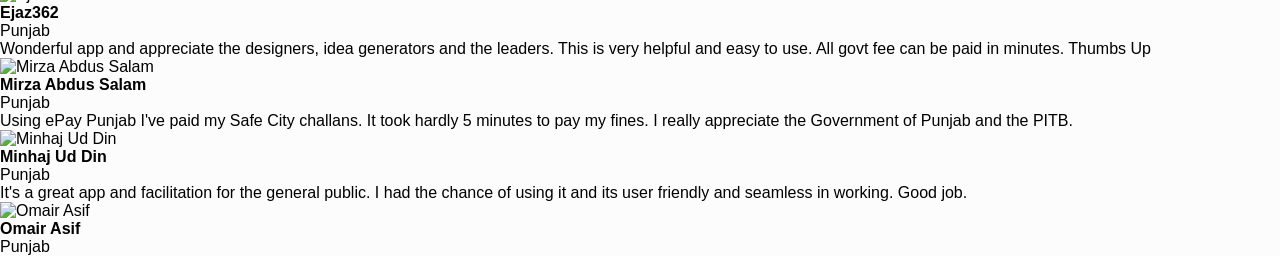
==== commit e6e4db4a: "Add files via upload" ====
--- a/index.html
+++ b/index.html
@@ -380,10 +380,9 @@
 
         <div class="gov-logo">
 
-            <img src="images/gov-logo.png" alt="Government Logo">
-
-            <img class="urdu-text" src="images/urdu.png" alt="Urdu Text">
-
+            <img src="images/gov-logo.svg" alt="Government Logo">
+
+            
         </div>
 
 
@@ -462,5 +461,197 @@
 
 
 </section>
+     
+<section class="voices-section">
+    <div class="voices-header">
+      <h2>Voices of <span>trust and satisfaction</span></h2>
+      <p>Discover how people are experiencing the ease and convenience of paying with ePay Punjab.</p>
+    </div>
+
+    <!-- Main Outer Wrapper -->
+    <div class="slider-container">
+      <div class="slider-track">
+        
+        <!-- Card 1: Mirza Abdus Salam -->
+        <div class="testimonial-card">
+          <p class="feedback-text">Wonderful app and appreciate the designers, idea generators and the leaders. This is very helpful and easy to use. All govt fee can be paid in minutes. Thumbs Up</p>
+          <div class="user-info">
+            <img src="images/user1.png" alt="Mirza Abdus Salam" class="user-dp">
+            <div class="user-details">
+              <h4>Mirza Abdus Salam</h4>
+              <span>Punjab</span>
+            </div>
+          </div>
+        </div>
+
+        <!-- Card 2: Minhaj Ud Din -->
+        <div class="testimonial-card">
+          <p class="feedback-text">Using ePay Punjab I've paid my Safe City challans. It took hardly 5 minutes to pay my fines. I really appreciate the Government of Punjab and the PITB.</p>
+          <div class="user-info">
+            <img src="images/user2.png" alt="Minhaj Ud Din" class="user-dp">
+            <div class="user-details">
+              <h4>Minhaj Ud Din</h4>
+              <span>Punjab</span>
+            </div>
+          </div>
+        </div>
+
+        <!-- Card 3: Omair Asif -->
+        <div class="testimonial-card">
+          <p class="feedback-text">It's a great app and facilitation for the general public. I had the chance of using it and its user friendly and seamless in working. Good job.</p>
+          <div class="user-info">
+            <img src="images/user3.png" alt="Omair Asif" class="user-dp">
+            <div class="user-details">
+              <h4>Omair Asif</h4>
+              <span>Punjab</span>
+            </div>
+          </div>
+        </div>
+
+        <!-- Card 4: Waqar Imran -->
+        <div class="testimonial-card">
+          <p class="feedback-text">Absolutely hassle free tax paying along with discount. Really appreciable step by Government of Punjab.</p>
+          <div class="user-info">
+            <img src="images/user4.png" alt="Waqar Imran" class="user-dp">
+            <div class="user-details">
+              <h4>Waqar Imran</h4>
+              <span>Punjab</span>
+            </div>
+          </div>
+        </div>
+
+        <!-- Card 5: Azhar Wattoo -->
+        <div class="testimonial-card">
+          <p class="feedback-text">I paid token through this app and this made life easy. I am out of country and this app redcued my headache.</p>
+          <div class="user-info">
+            <img src="images/user5.png" alt="Azhar Wattoo" class="user-dp">
+            <div class="user-details">
+              <h4>Azhar Wattoo</h4>
+              <span>Punjab</span>
+            </div>
+          </div>
+        </div>
+
+        <!-- Card 6: Mumtaz Bashir -->
+        <div class="testimonial-card">
+          <p class="feedback-text">Great initiative by government to facilitate the public. We can now save a lots of valuable time and enjoy the services with respect and dignity.</p>
+          <div class="user-info">
+            <img src="images/user6.png" alt="Mumtaz Bashir" class="user-dp">
+            <div class="user-details">
+              <h4>Mumtaz Bashir</h4>
+              <span>Punjab</span>
+            </div>
+          </div>
+        </div>
+
+        <!-- Card 7: Gaming Tune -->
+        <div class="testimonial-card">
+          <p class="feedback-text">Boht kamaal app hr payment ghar beth kr ho jati hai. Challan be pay kr skte hain. Thank you Punjab government.</p>
+          <div class="user-info">
+            <img src="images/user7.png" alt="Gaming Tune" class="user-dp">
+            <div class="user-details">
+              <h4>Gaming Tune</h4>
+              <span>Punjab</span>
+            </div>
+          </div>
+        </div>
+
+        <!-- Card 8: Imran Nazir -->
+        <div class="testimonial-card">
+          <p class="feedback-text">I wanted to pay token tax of my car and this app made it so simple. The app Generated the token, i paid via online banking using token and the app instantly updated the payment status as paid. Great app.</p>
+          <div class="user-info">
+            <img src="images/user8.png" alt="Imran Nazir" class="user-dp">
+            <div class="user-details">
+              <h4>Imran Nazir</h4>
+              <span>Punjab</span>
+            </div>
+          </div>
+        </div>
+
+        <!-- Card 9: Abubakar Ahmed -->
+        <div class="testimonial-card">
+          <p class="feedback-text">Excellent work for Pakistan Epay team I am very great full to you for your support, solving errors in very short time and also thanks for replaying my emails. Thanks Pakistan ZindaAbad</p>
+          <div class="user-info">
+            <img src="images/user9.png" alt="Abubakar Ahmed" class="user-dp">
+            <div class="user-details">
+              <h4>Abubakar Ahmed</h4>
+              <span>Punjab</span>
+            </div>
+          </div>
+        </div>
+
+        <!-- Card 10: Malik Haroon -->
+        <div class="testimonial-card">
+          <p class="feedback-text">Thumbs up for punjab GOVT Token tax is one of the most irritating task for me to pay on time and it's always delayed Thanks PTI for providing such valuable service to Punjab citizens</p>
+          <div class="user-info">
+            <img src="images/user10.png" alt="Malik Haroon" class="user-dp">
+            <div class="user-details">
+              <h4>Malik Haroon</h4>
+              <span>Punjab</span>
+            </div>
+          </div>
+        </div>
+
+        <!-- Card 11: Zahid Butt -->
+        <div class="testimonial-card">
+          <p class="feedback-text">Brilliant, Highly satisfied. Just paid my car token tax while sitting at home and received token receipt into my email for print. Great work team ePay Punjab.</p>
+          <div class="user-info">
+            <img src="images/user11.png" alt="Zahid Butt" class="user-dp">
+            <div class="user-details">
+              <h4>Zahid Butt</h4>
+              <span>Punjab</span>
+            </div>
+          </div>
+        </div>
+
+        <!-- Card 12: Ejaz362 -->
+        <div class="testimonial-card">
+          <p class="feedback-text">This is a very useful app that I used in the service, ie motor car token tax payment is done in just 2 minutes and many more conveniences can be created.</p>
+          <div class="user-info">
+            <img src="images/user12.png" alt="Ejaz362" class="user-dp">
+            <div class="user-details">
+              <h4>Ejaz362</h4>
+              <span>Punjab</span>
+            </div>
+          </div>
+        </div>
+
+        <!-- [DUPLICATES FOR LOOP]: Loop smooth karne ke liye pehle teen cards repeat kiye hain -->
+        <div class="testimonial-card">
+          <p class="feedback-text">Wonderful app and appreciate the designers, idea generators and the leaders. This is very helpful and easy to use. All govt fee can be paid in minutes. Thumbs Up</p>
+          <div class="user-info">
+            <img src="images/user1.png" alt="Mirza Abdus Salam" class="user-dp">
+            <div class="user-details">
+              <h4>Mirza Abdus Salam</h4>
+              <span>Punjab</span>
+            </div>
+          </div>
+        </div>
+
+        <div class="testimonial-card">
+          <p class="feedback-text">Using ePay Punjab I've paid my Safe City challans. It took hardly 5 minutes to pay my fines. I really appreciate the Government of Punjab and the PITB.</p>
+          <div class="user-info">
+            <img src="images/user2.png" alt="Minhaj Ud Din" class="user-dp">
+            <div class="user-details">
+              <h4>Minhaj Ud Din</h4>
+              <span>Punjab</span>
+            </div>
+          </div>
+        </div>
+
+        <div class="testimonial-card">
+          <p class="feedback-text">It's a great app and facilitation for the general public. I had the chance of using it and its user friendly and seamless in working. Good job.</p>
+          <div class="user-info">
+            <img src="images/user3.png" alt="Omair Asif" class="user-dp">
+            <div class="user-details">
+              <h4>Omair Asif</h4>
+              <span>Punjab</span>
+            </div>
+          </div>
+        </div>
+
+      </div>
+    </div>
+  </section>
 </body>
 </html>
--- a/style.css
+++ b/style.css
@@ -442,15 +442,27 @@
 =========================== */
 
 .mobile{
+
     flex:0.9;
 
     display:flex;
+
     justify-content:center;
-}
+
+    align-items:center;
+
+    background:#f7fafc;
+
+    padding:25px;
+
+    border-radius:30px;
+
+}
+
 
 .phone{
 
-    width:300px;
+    width:360px;      /* pehle 280/300 tha, ab chora */
     height:610px;
 
     border:12px solid #111827;
@@ -463,53 +475,58 @@
 
     background:#fff;
 
-    box-shadow:0 20px 40px rgba(0,0,0,.08);
-
 }
 
 .notch{
 
-    width:120px;
-    height:26px;
+    width:110px;
+
+    height:25px;
 
     background:#111827;
 
     position:absolute;
 
+    top:0;
+
     left:50%;
+
     transform:translateX(-50%);
 
-    border-bottom-left-radius:18px;
-    border-bottom-right-radius:18px;
-
-    z-index:10;
-
-}
+    border-bottom-left-radius:15px;
+
+    border-bottom-right-radius:15px;
+
+    z-index:5;
+
+}
+
 
 .screen{
 
     width:100%;
     height:100%;
+
     position:relative;
 
-}
+    overflow:hidden;
+
+}
+
 
 .screen img{
 
     width:100%;
     height:100%;
 
-    object-fit:cover;
-
     position:absolute;
 
+    top:0;
     left:0;
-    top:0;
-
-    opacity:0;
-
-}
-
+
+    object-fit:fill;
+
+}
 /* ==========================================
    PART 2B
    PHONE + TEXT + RESPONSIVE
@@ -545,7 +562,7 @@
 
     border-radius:30px;
 
-    padding:40px;
+    padding:30px;
 
 }
 
@@ -569,9 +586,15 @@
 
 .screen img{
 
-    opacity:0;
-
-    transition:opacity .8s ease;
+    width:100%;
+    height:100%;
+
+    object-fit:cover;
+
+    position:absolute;
+
+    top:0;
+    left:0;
 
 }
 
@@ -1229,4 +1252,377 @@
 }
 
 
+}
+/* ===============================
+   PAYMENT SECTION
+================================ */
+
+.payment-section{
+
+    width:100%;
+
+    padding:90px 0;
+
+    background:#ffffff;
+
+}
+
+
+
+/* ===============================
+   HEADING
+================================ */
+
+.payment-heading{
+
+    width:90%;
+
+    max-width:1200px;
+
+    margin:auto;
+
+    text-align:center;
+
+    margin-bottom:60px;
+
+}
+
+
+.payment-heading h2{
+
+    font-size:42px;
+
+    font-weight:700;
+
+    color:#1f2937;
+
+    margin-bottom:15px;
+
+}
+
+
+.payment-heading h2 span{
+
+    color:#10b981;
+
+}
+
+
+.payment-heading p{
+
+    max-width:750px;
+
+    margin:auto;
+
+    color:#6b7280;
+
+    font-size:17px;
+
+    line-height:1.8;
+
+}
+
+
+
+/* ===============================
+   CARDS CONTAINER
+================================ */
+
+.payment-container{
+
+    width:90%;
+
+    max-width:1200px;
+
+    margin:auto;
+
+    display:grid;
+
+    grid-template-columns:repeat(4,1fr);
+
+    gap:25px;
+
+}
+
+
+
+/* ===============================
+   PAYMENT CARD
+================================ */
+
+.payment-card{
+
+    background:#ffffff;
+
+    border-radius:22px;
+
+    padding:35px 20px;
+
+    text-align:center;
+
+    box-shadow:
+
+    0 10px 35px rgba(0,0,0,0.08);
+
+    transition:all .4s ease;
+
+    border:1px solid #f1f5f9;
+
+}
+
+
+
+/* HOVER */
+
+.payment-card:hover{
+
+    transform:translateY(-10px);
+
+    box-shadow:
+
+    0 20px 45px rgba(0,0,0,0.12);
+
+}
+
+
+
+/* ===============================
+   IMAGE / ICON
+================================ */
+
+.payment-image{
+
+    width:90px;
+    height:90px;
+
+    margin:0 auto 25px;
+
+    display:flex;
+    justify-content:center;
+    align-items:center;
+
+}
+
+
+.payment-image img{
+
+    width:80px;
+
+    height:80px;
+
+    object-fit:contain;
+
+}
+
+
+
+/* ===============================
+   CARD TEXT
+================================ */
+
+.payment-content h3{
+
+    font-size:22px;
+
+    color:#111827;
+
+    margin-bottom:12px;
+
+    font-weight:700;
+
+}
+
+
+
+.payment-content p{
+
+    font-size:15px;
+
+    color:#6b7280;
+
+    line-height:1.7;
+
+}
+
+
+
+/* ===============================
+   RESPONSIVE
+================================ */
+
+
+@media(max-width:1000px){
+
+
+.payment-container{
+
+    grid-template-columns:repeat(2,1fr);
+
+}
+
+
+}
+
+
+
+@media(max-width:600px){
+
+
+.payment-container{
+
+    grid-template-columns:1fr;
+
+}
+
+
+.payment-heading h2{
+
+    font-size:32px;
+
+}
+
+
+}
+
+/* Pura Section Layout */
+.about-section {
+    padding: 60px 0;
+    background: #ffffff; /* Page ka background white hai */
+    font-family: sans-serif;
+}
+
+/* 1. TOP BOX: Jis par gradient aur rounded corners hain */
+.about-main {
+    width: 92%;
+    max-width: 1200px;
+    margin: 0 auto 40px auto;
+    padding: 50px;
+    
+    /* Image jaisa linear gradient background */
+    background: linear-gradient(135deg, #e8f5e9 0%, #e3f2fd 100%);
+    border-radius: 30px; /* Deep rounded corners */
+
+    display: flex;
+    align-items: center;
+    justify-content: space-between;
+    gap: 40px;
+}
+
+/* Left Side: Logo Container */
+.gov-logo {
+    width: 35%;
+    display: flex;
+    justify-content: center;
+    align-items: center;
+}
+
+.gov-logo img {
+    width: 100%;
+    max-width: 320px;
+    height: auto;
+}
+
+/* Right Side: Text Content */
+.about-text {
+    width: 60%;
+}
+
+.about-text h1 {
+    font-size: 44px;
+    font-weight: 700;
+    color: #000000;
+    margin-bottom: 20px;
+}
+
+.about-text h1 span {
+    color: #2e7d32; /* ePay ka official green color */
+}
+
+.about-text p {
+    font-size: 16px;
+    line-height: 1.7;
+    color: #333333;
+    margin-bottom: 20px;
+}
+
+.about-text p:last-child {
+    margin-bottom: 0;
+}
+
+
+/* 2. BOTTOM BOX: Vision & Mission Section */
+.vision-mission {
+    width: 92%;
+    max-width: 1200px;
+    margin: auto;
+    
+    display: flex;
+    gap: 30px;
+}
+
+/* Individual Cards */
+.vm-card {
+    flex: 1;
+    background: #f8f9fa; /* Light greyish white background */
+    padding: 40px 30px;
+    border-radius: 20px; /* Rounded corners */
+    
+    /* Horizontal display taake icon left par aur text right par aaye */
+    display: flex;
+    align-items: flex-start;
+    gap: 25px;
+}
+
+/* Icons styling (Green circle shape or image alignment) */
+.vm-card .icon {
+    font-size: 35px; /* Agar emojis use kar rahe hain */
+    background: #ffffff;
+    padding: 15px;
+    border-radius: 50%;
+    box-shadow: 0 4px 10px rgba(0,0,0,0.05);
+    display: flex;
+    align-items: center;
+    justify-content: center;
+    min-width: 50px;
+    height: 50px;
+}
+
+/* Card Heading and Text */
+.vm-card h3 {
+    font-size: 20px;
+    font-weight: 700;
+    color: #111111;
+    margin-bottom: 8px;
+    margin-top: 5px;
+}
+
+.vm-card p {
+    font-size: 15px;
+    line-height: 1.6;
+    color: #555555;
+}
+
+
+/* Responsive Layout for Mobile/Tablets */
+@media (max-width: 900px) {
+    .about-main {
+        flex-direction: column;
+        padding: 30px 20px;
+        text-align: center;
+    }
+
+    .gov-logo, .about-text {
+        width: 100%;
+    }
+
+    .vision-mission {
+        flex-direction: column;
+        gap: 20px;
+    }
+    
+    .vm-card {
+        flex-direction: column;
+        text-align: center;
+        align-items: center;
+    }
 }
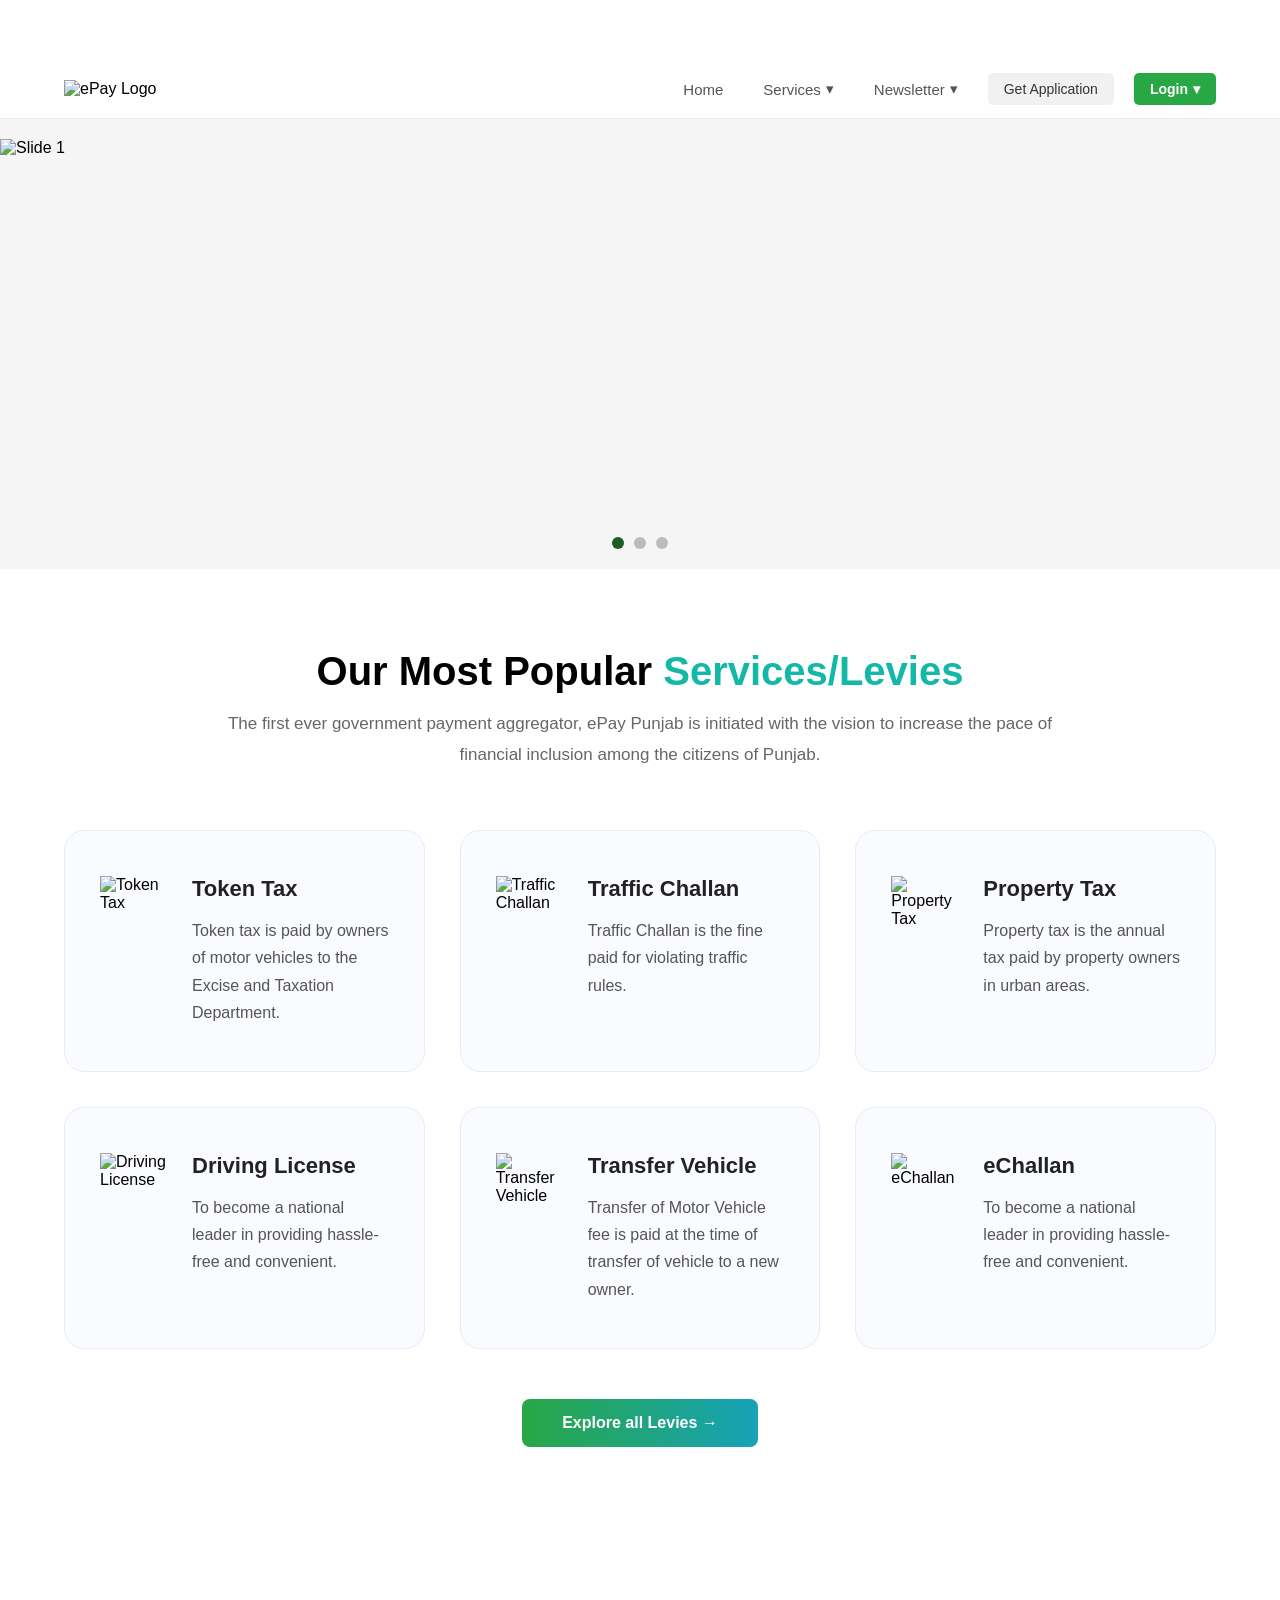
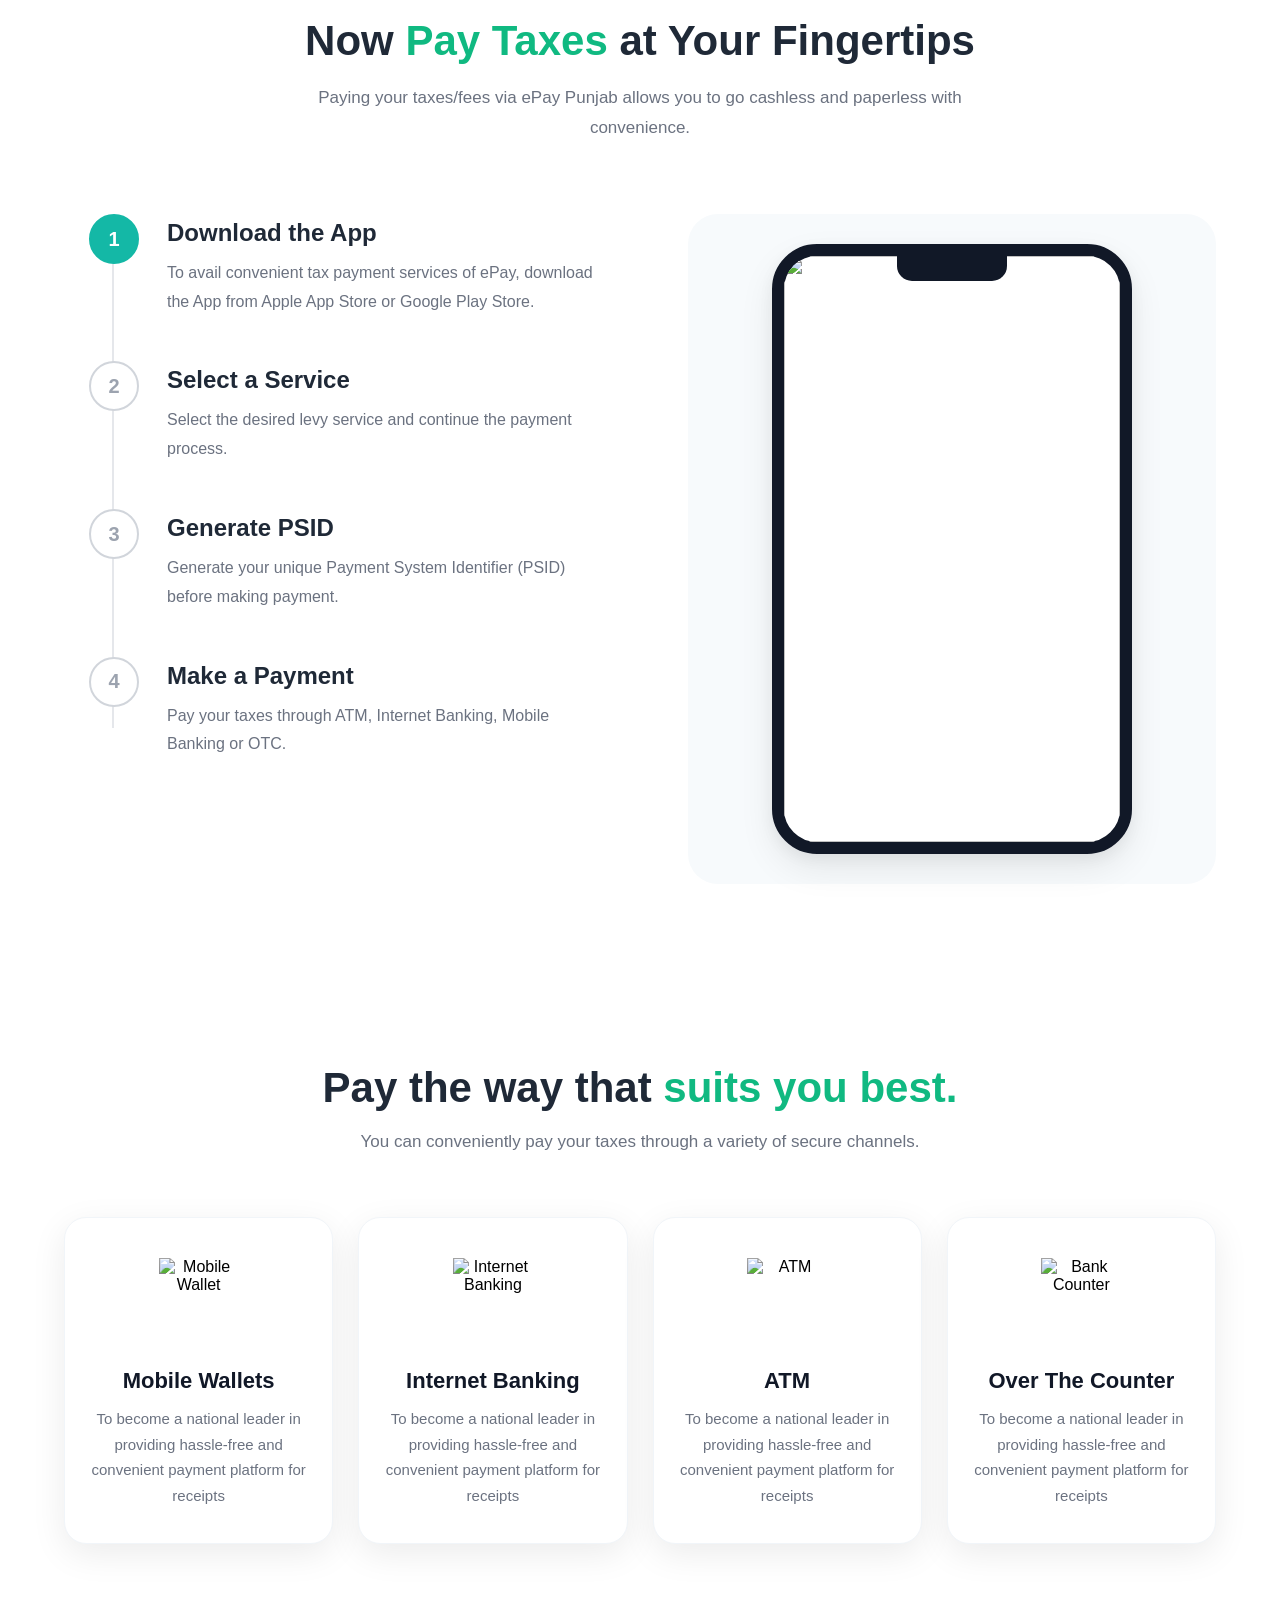
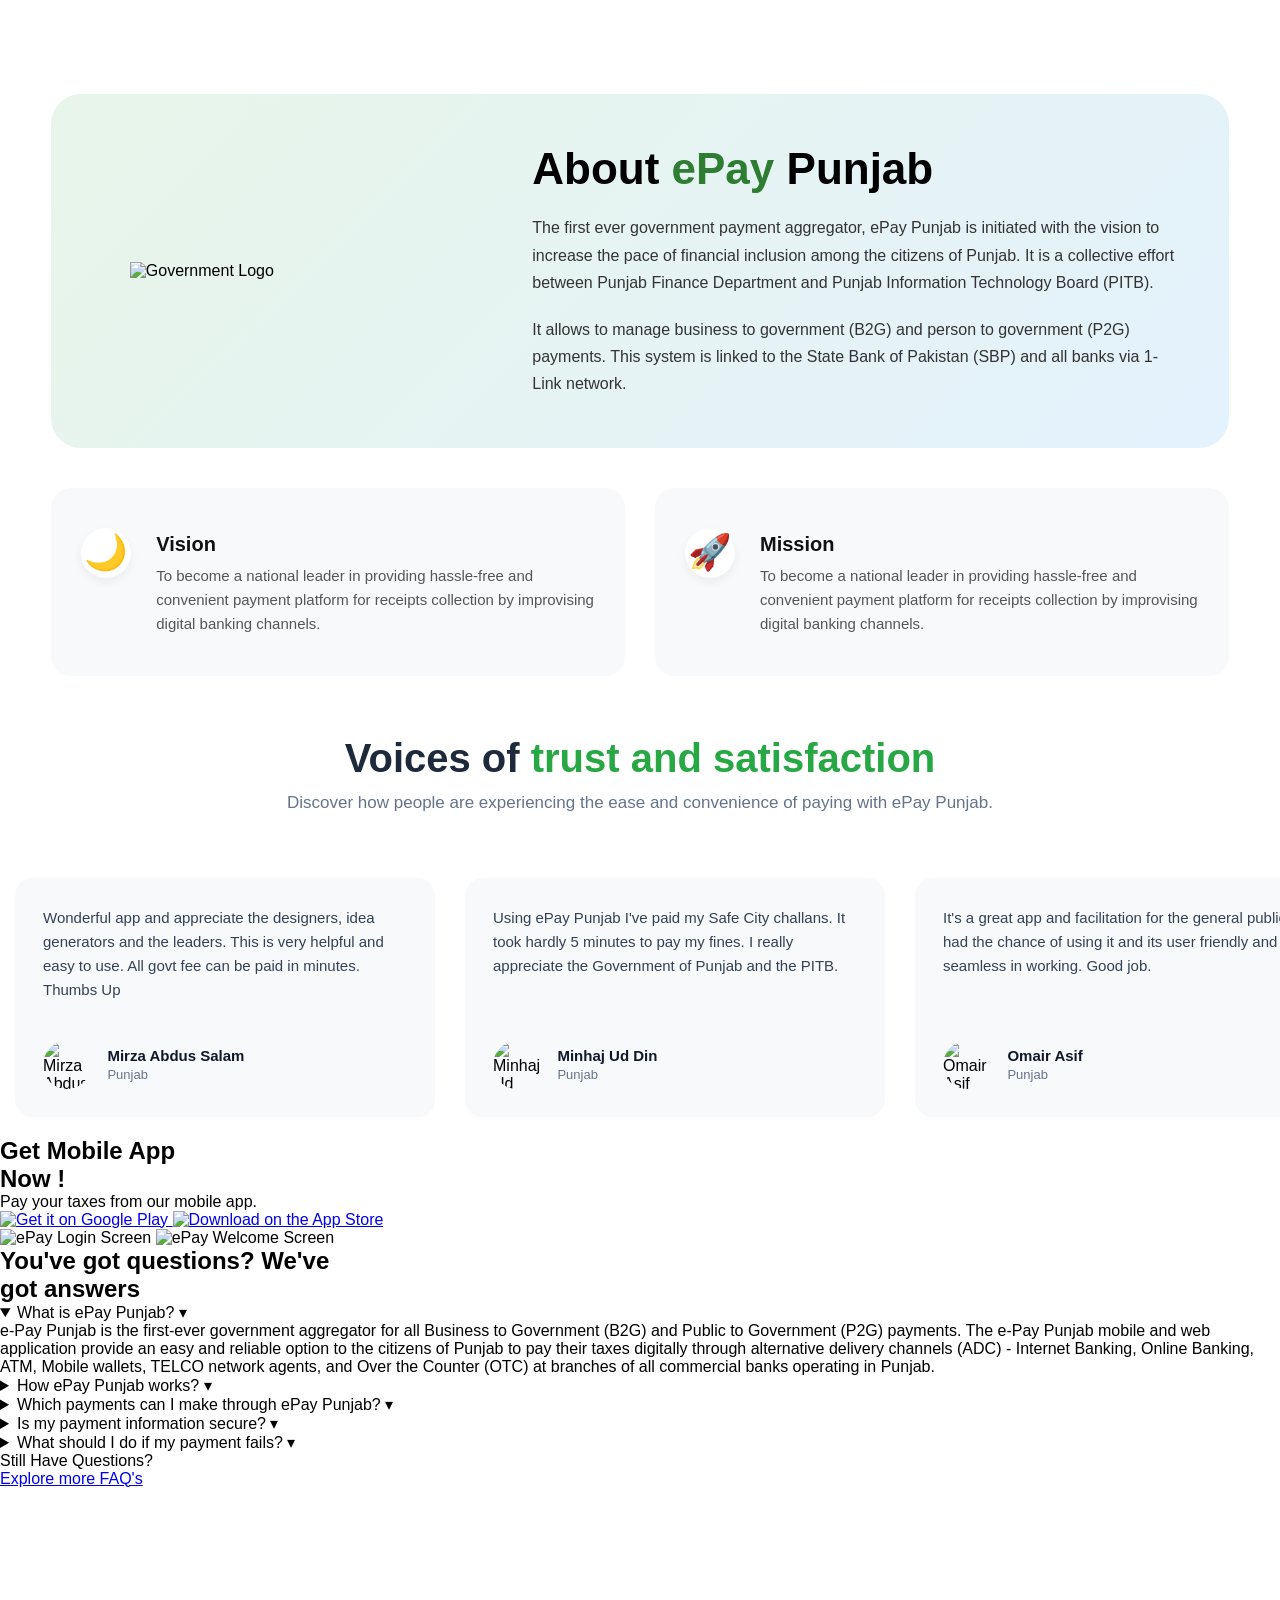
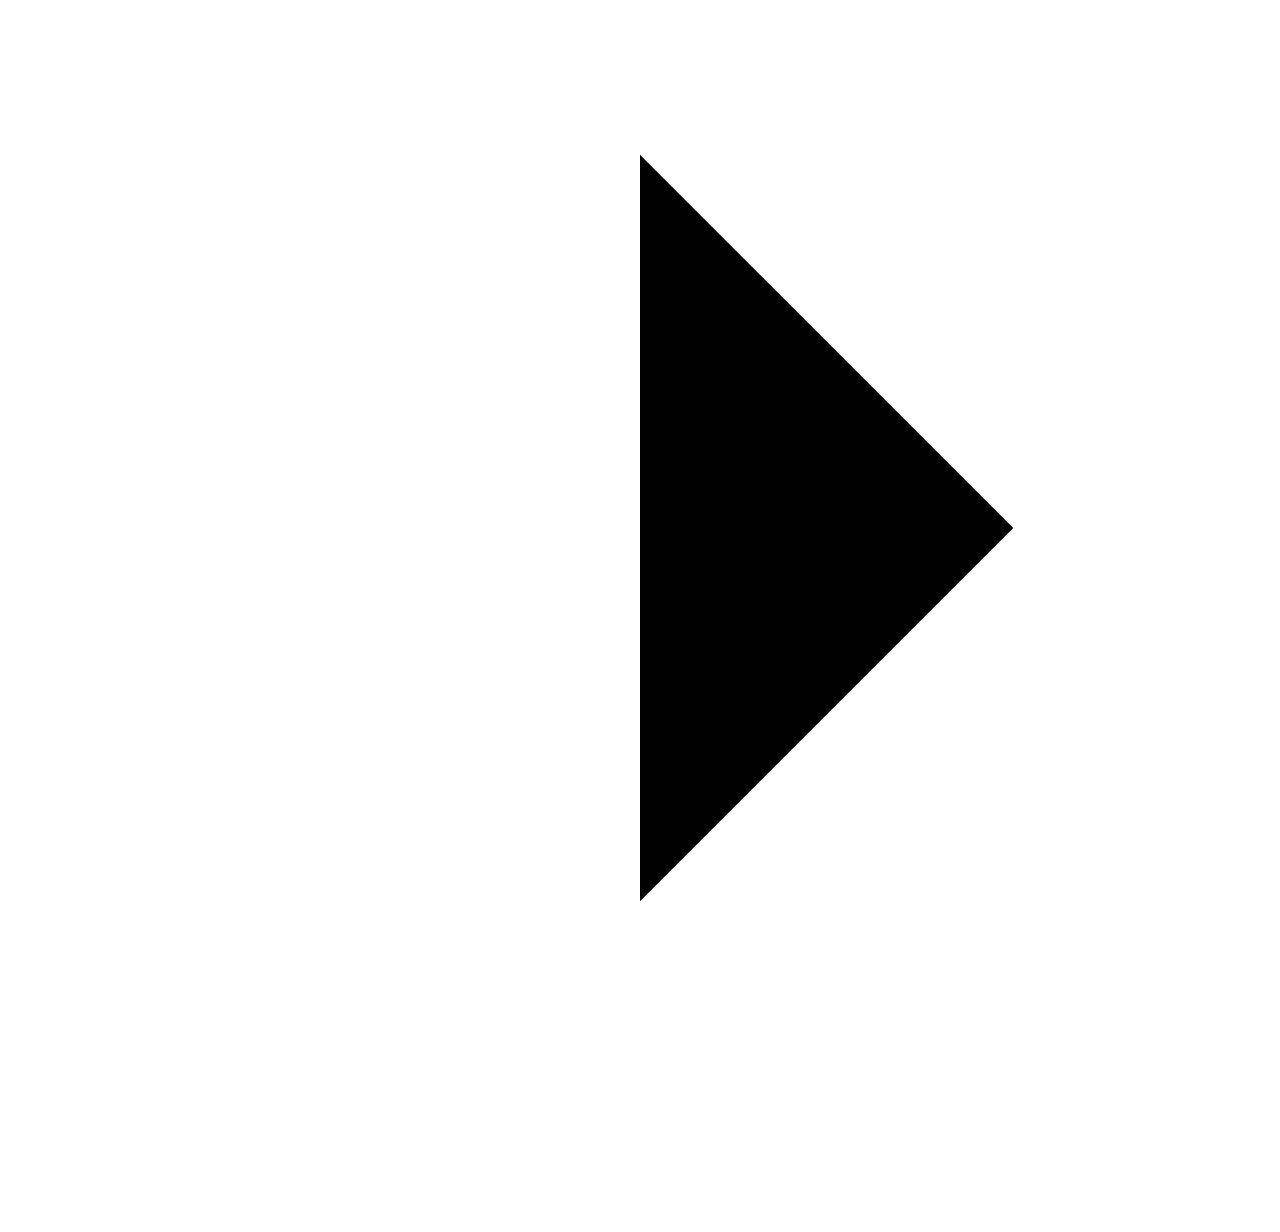
==== commit 55022dc9: "Add files via upload" ====
--- a/index.html
+++ b/index.html
@@ -653,5 +653,104 @@
       </div>
     </div>
   </section>
+
+  <section class="download-section">
+  <div class="black-card">
+    
+    <!-- Left Content Side -->
+    <div class="content-side">
+      <h2>Get Mobile App <br><span class="green-text">Now !</span></h2>
+      <p>Pay your taxes from our mobile app.</p>
+      
+      <div class="store-buttons">
+        <a href="#" class="store-btn">
+          <img src="images/google-play.png" alt="Get it on Google Play">
+        </a>
+        <a href="#" class="store-btn">
+          <img src="images/app-store.png" alt="Download on the App Store">
+        </a>
+      </div>
+    </div>
+
+    <!-- Right Phones Side -->
+    <div class="phones-side">
+      <img src="images/phone1.png" alt="ePay Login Screen" class="phone-back">
+      <img src="images/phone2.png" alt="ePay Welcome Screen" class="phone-front">
+    </div>
+
+  </div>
+</section>
+
+<section class="faq-section">
+    <div class="faq-container">
+        <h1 class="faq-title">You've <span class="green">got questions?</span> We've<br>got answers</h1>
+
+        <div class="faq-wrapper">
+            <!-- FAQ Item 1 -->
+            <details class="faq-item" open>
+                <summary class="faq-question">
+                    What is ePay Punjab?
+                    <span class="faq-icon">&#9662;</span>
+                </summary>
+                <div class="faq-answer">
+                    <p>e-Pay Punjab is the first-ever government aggregator for all Business to Government (B2G) and Public to Government (P2G) payments. The e-Pay Punjab mobile and web application provide an easy and reliable option to the citizens of Punjab to pay their taxes digitally through alternative delivery channels (ADC) - Internet Banking, Online Banking, ATM, Mobile wallets, TELCO network agents, and Over the Counter (OTC) at branches of all commercial banks operating in Punjab.</p>
+                </div>
+            </details>
+
+            <!-- FAQ Item 2 -->
+            <details class="faq-item">
+                <summary class="faq-question">
+                    How ePay Punjab works?
+                    <span class="faq-icon">&#9662;</span>
+                </summary>
+                <div class="faq-answer">
+                    <p>Simply generate a 17-digit PSID code from the application for your required service and use any banking channel or mobile wallet to complete the payment instantly.</p>
+                </div>
+            </details>
+
+            <!-- FAQ Item 3 -->
+            <details class="faq-item">
+                <summary class="faq-question">
+                    Which payments can I make through ePay Punjab?
+                    <span class="faq-icon">&#9662;</span>
+                </summary>
+                <div class="faq-answer">
+                    <p>You can pay multiple taxes and fees including Excise & Taxation, Board of Revenue, Punjab Revenue Authority, School Education, Traffic Police fines, and much more.</p>
+                </div>
+            </details>
+
+            <!-- FAQ Item 4 -->
+            <details class="faq-item">
+                <summary class="faq-question">
+                    Is my payment information secure?
+                    <span class="faq-icon">&#9662;</span>
+                </summary>
+                <div class="faq-answer">
+                    <p>Yes, all payments are completely secure and processed through State Bank of Pakistan's trusted banking networks and regulations.</p>
+                </div>
+            </details>
+
+            <!-- FAQ Item 5 -->
+            <details class="faq-item">
+                <summary class="faq-question">
+                    What should I do if my payment fails?
+                    <span class="faq-icon">&#9662;</span>
+                </summary>
+                <div class="faq-answer">
+                    <p>If your payment fails but the amount is deducted, please wait for standard bank settlement or contact our 24/7 helpline with your PSID number for immediate resolution.</p>
+                </div>
+            </details>
+        </div>
+
+        <!-- Footer Section -->
+        <div class="faq-footer">
+            <p>Still Have Questions?</p>
+           <a href="faqs.html" class="btn-explore">
+    Explore more FAQ's 
+    <svg viewBox="0 0 24 24"><path d="M5 12h14M12 5l7 7-7 7"/></svg>
+</a>
+        </div>
+    </div>
+</section>
 </body>
 </html>
--- a/style.css
+++ b/style.css
@@ -1625,4 +1625,130 @@
         text-align: center;
         align-items: center;
     }
+}
+/* Core Styling & Reset */
+* {
+  margin: 0;
+  padding: 0;
+  box-sizing: border-box;
+}
+
+body {
+  font-family: 'Inter', sans-serif;
+  background-color: #ffffff;
+  overflow-x: hidden;
+  padding: 60px 0;
+}
+
+/* Header Text Alignments */
+.voices-section {
+  width: 100%;
+  text-align: center;
+}
+
+.voices-header h2 {
+  font-size: 40px;
+  font-weight: 700;
+  color: #1e293b;
+  margin-bottom: 12px;
+}
+
+.voices-header h2 span {
+  color: #28a745; /* ePay exact theme green */
+}
+
+.voices-header p {
+  font-size: 17px;
+  color: #64748b;
+  margin-bottom: 45px;
+}
+
+/* Outer Slider Wrapper (Hides overflowing cards) */
+.slider-container {
+  width: 100%;
+  overflow: hidden; 
+  padding: 20px 0;
+  position: relative;
+}
+
+/* Horizontal Moving Track */
+.slider-track {
+  display: table;
+  width: max-content;
+  white-space: nowrap;
+  /* 12 unique cards chalne ke liye loop thoda slow kiya h taake easy read ho sake */
+  animation: scrollTimeline 50s linear infinite; 
+}
+
+/* Card Design Matching The Screenshots */
+.testimonial-card {
+  display: inline-block;
+  vertical-align: top;
+  width: 420px; 
+  background: #f8f9fa; /* Light grey block layer tint */
+  border-radius: 18px; 
+  padding: 28px;
+  margin: 0 15px; /* Spacing between cards */
+  text-align: left;
+  white-space: normal; 
+  box-shadow: 0 4px 6px -1px rgba(0, 0, 0, 0.01), 0 2px 4px -1px rgba(0, 0, 0, 0.01);
+}
+
+/* Content Text Parameters */
+.feedback-text {
+  font-size: 15px;
+  line-height: 1.6;
+  color: #334155;
+  font-weight: 400;
+  min-height: 115px; /* Uniform height baseline */
+  margin-bottom: 20px;
+}
+
+/* Footer Element inside Card */
+.user-info {
+  display: block;
+}
+
+.user-dp {
+  width: 48px;
+  height: 48px;
+  border-radius: 50%; 
+  object-fit: cover;
+  display: inline-block;
+  vertical-align: middle;
+  margin-right: 12px;
+}
+
+.user-details {
+  display: inline-block;
+  vertical-align: middle;
+}
+
+.user-details h4 {
+  font-size: 15px;
+  font-weight: 700;
+  color: #0f172a;
+  margin-bottom: 1px;
+}
+
+.user-details span {
+  font-size: 13px;
+  color: #64748b;
+}
+
+/* Hover effect to freeze the track */
+.slider-container:hover .slider-track {
+  animation-play-state: paused;
+}
+
+/* CSS Keyframe Animation Setup */
+/* 12 unique cards. Each card occupies 420px + 30px (margin) = 450px space. 
+Total distance before smooth loop reset = 450px * 12 */
+@keyframes scrollTimeline {
+  0% {
+    transform: translate3d(0, 0, 0);
+  }
+  100% {
+    transform: translate3d(calc(-450px * 12), 0, 0);
+  }
 }
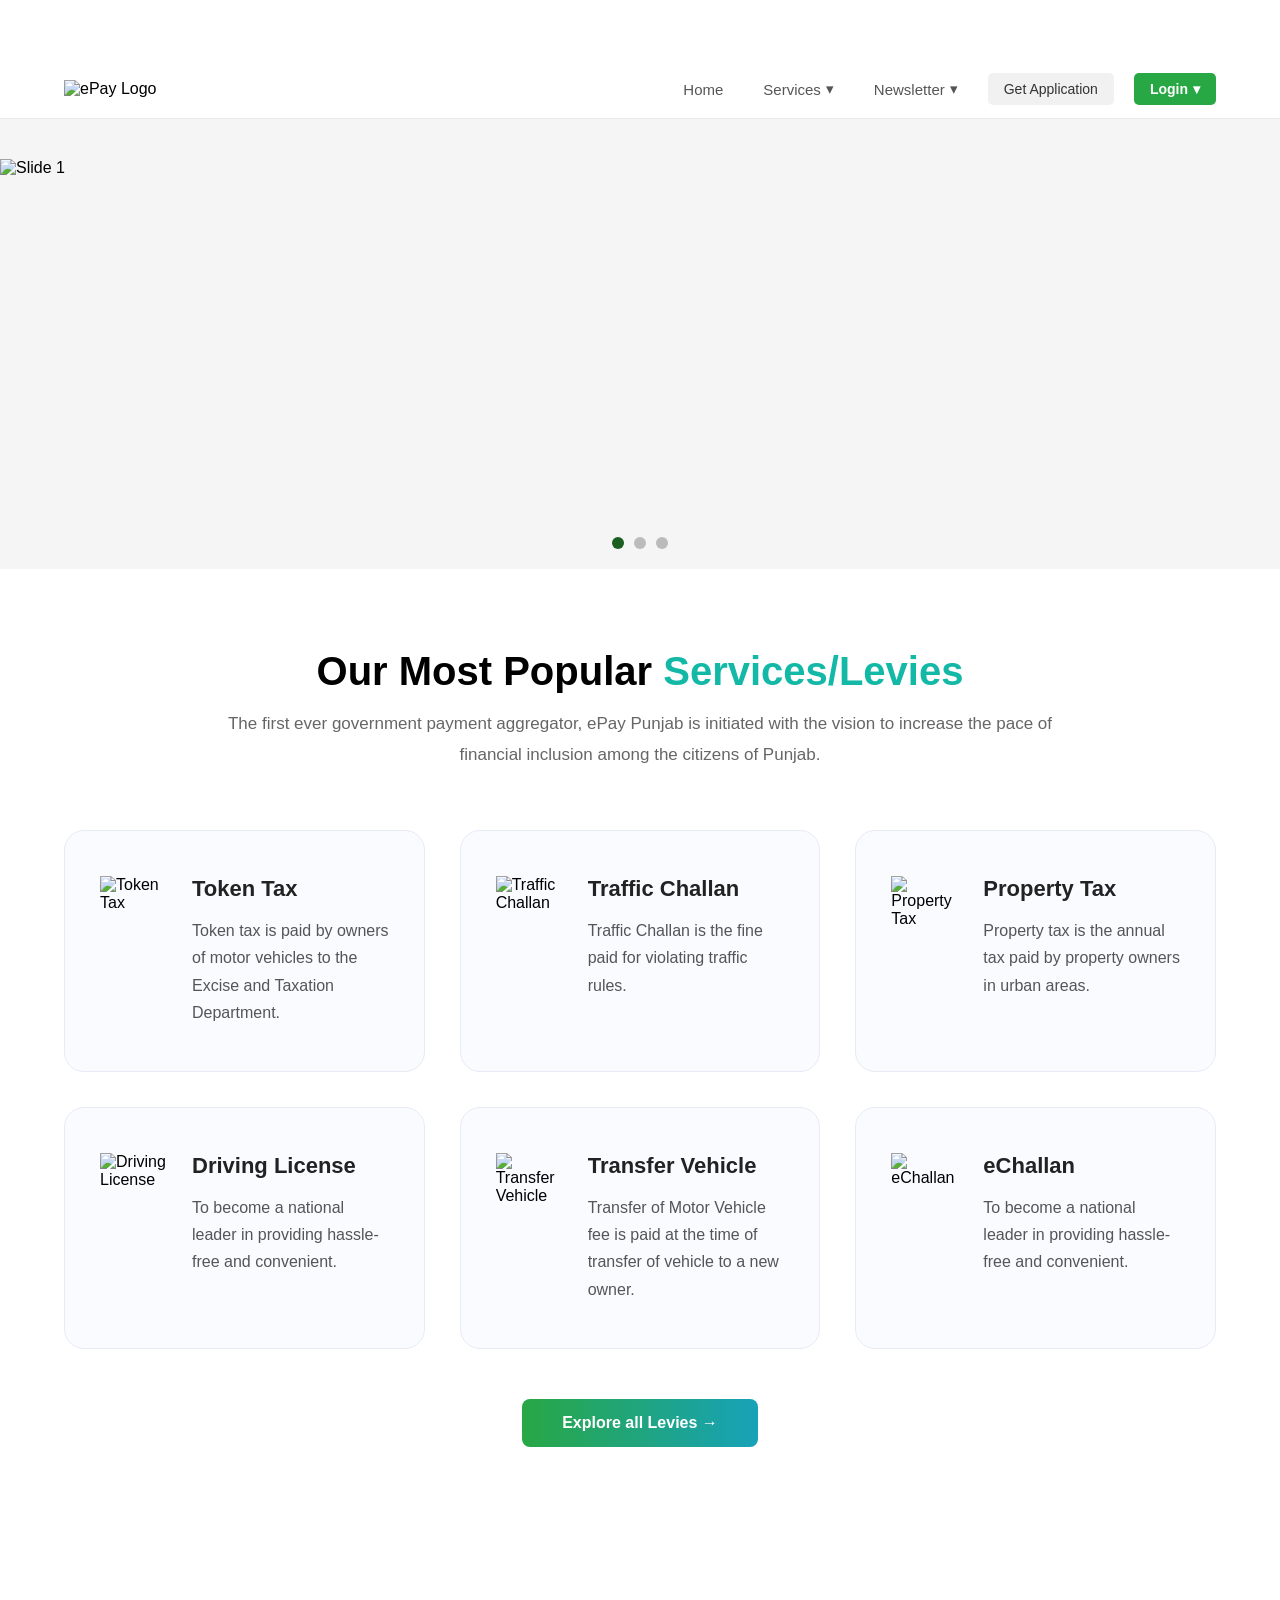
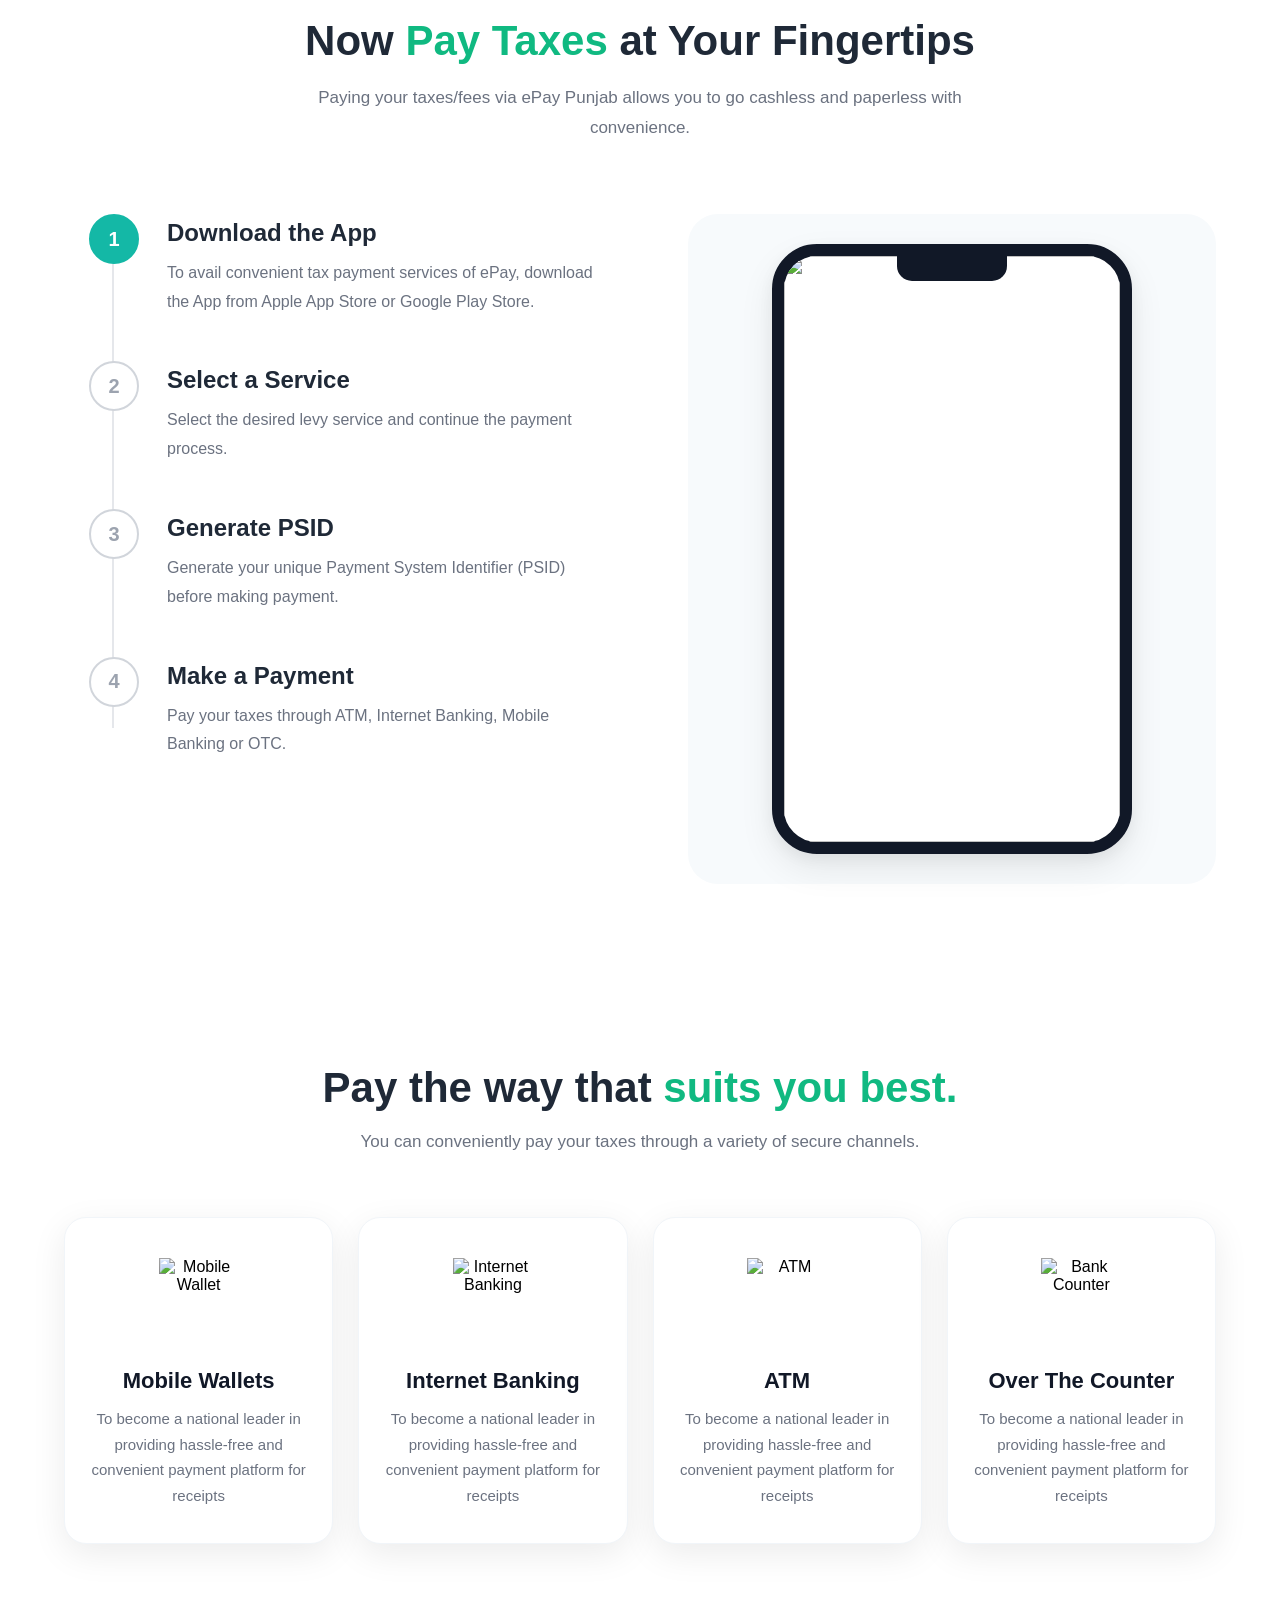
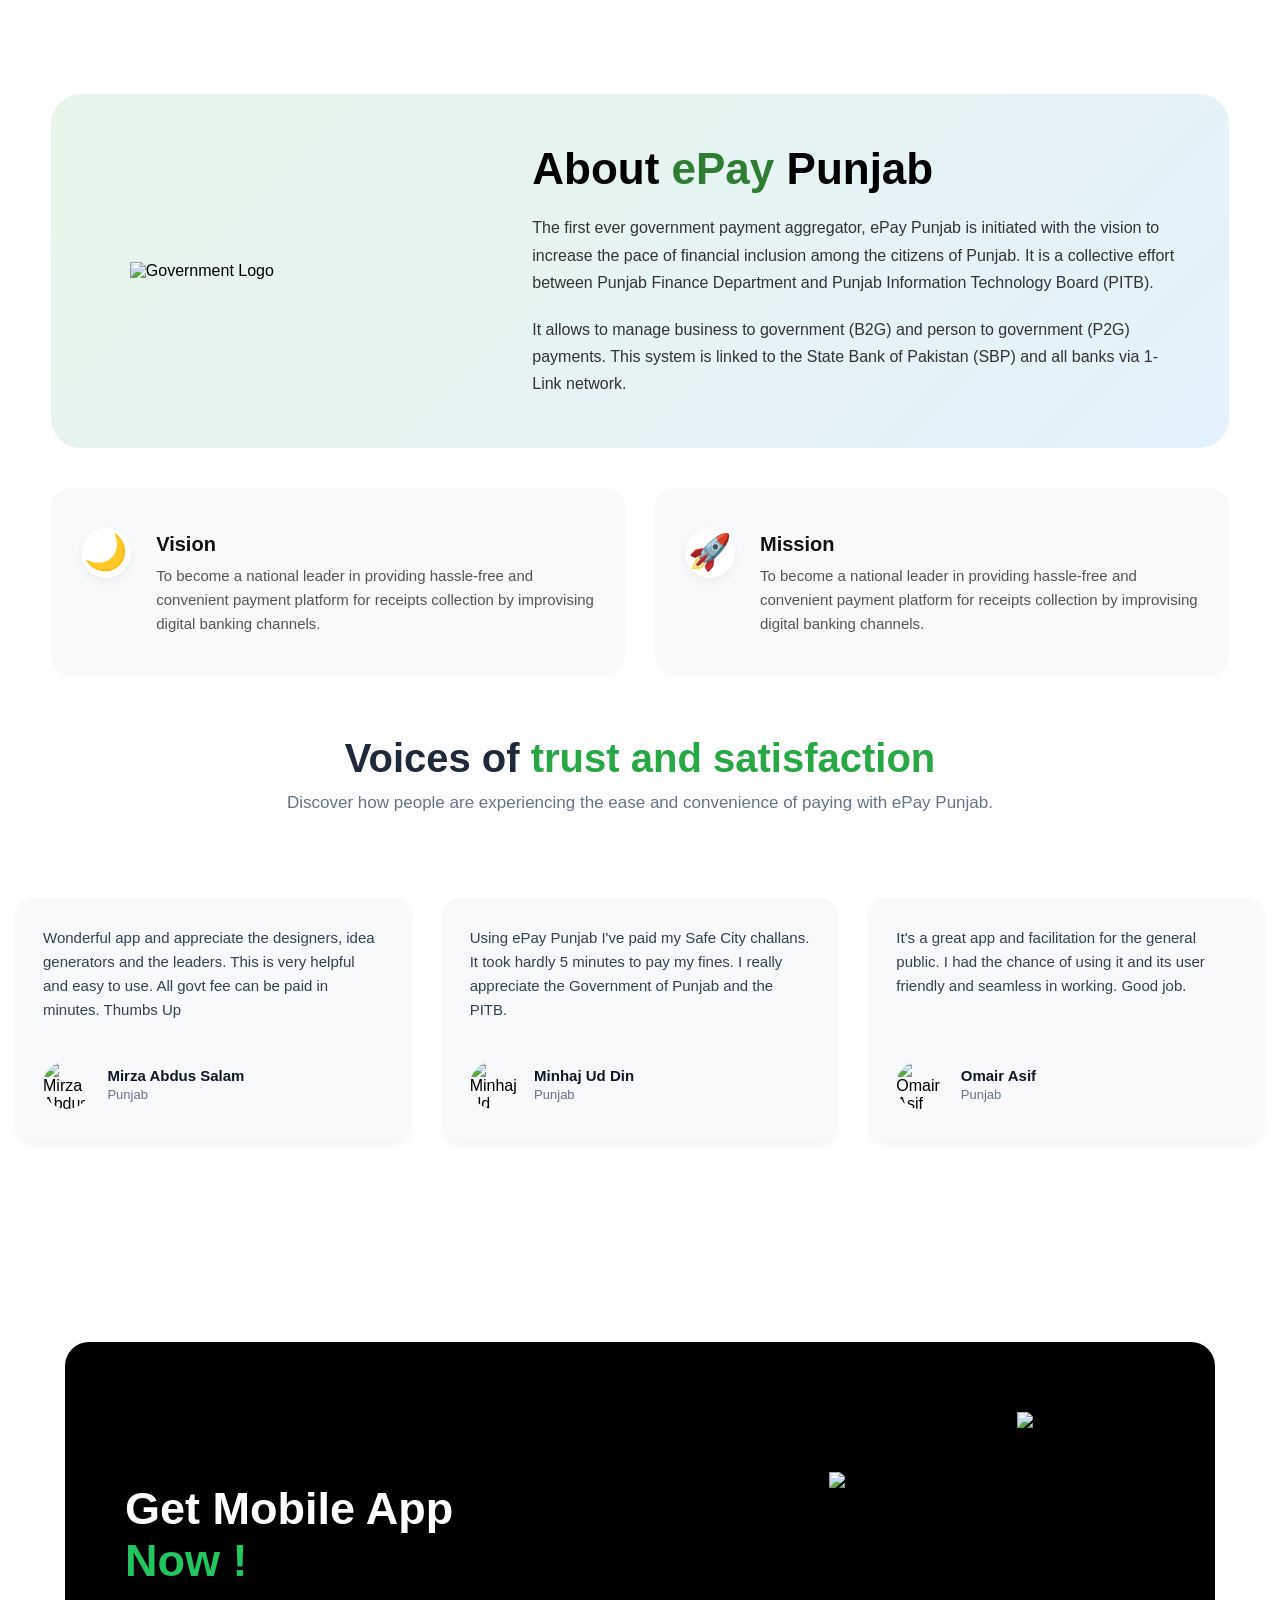
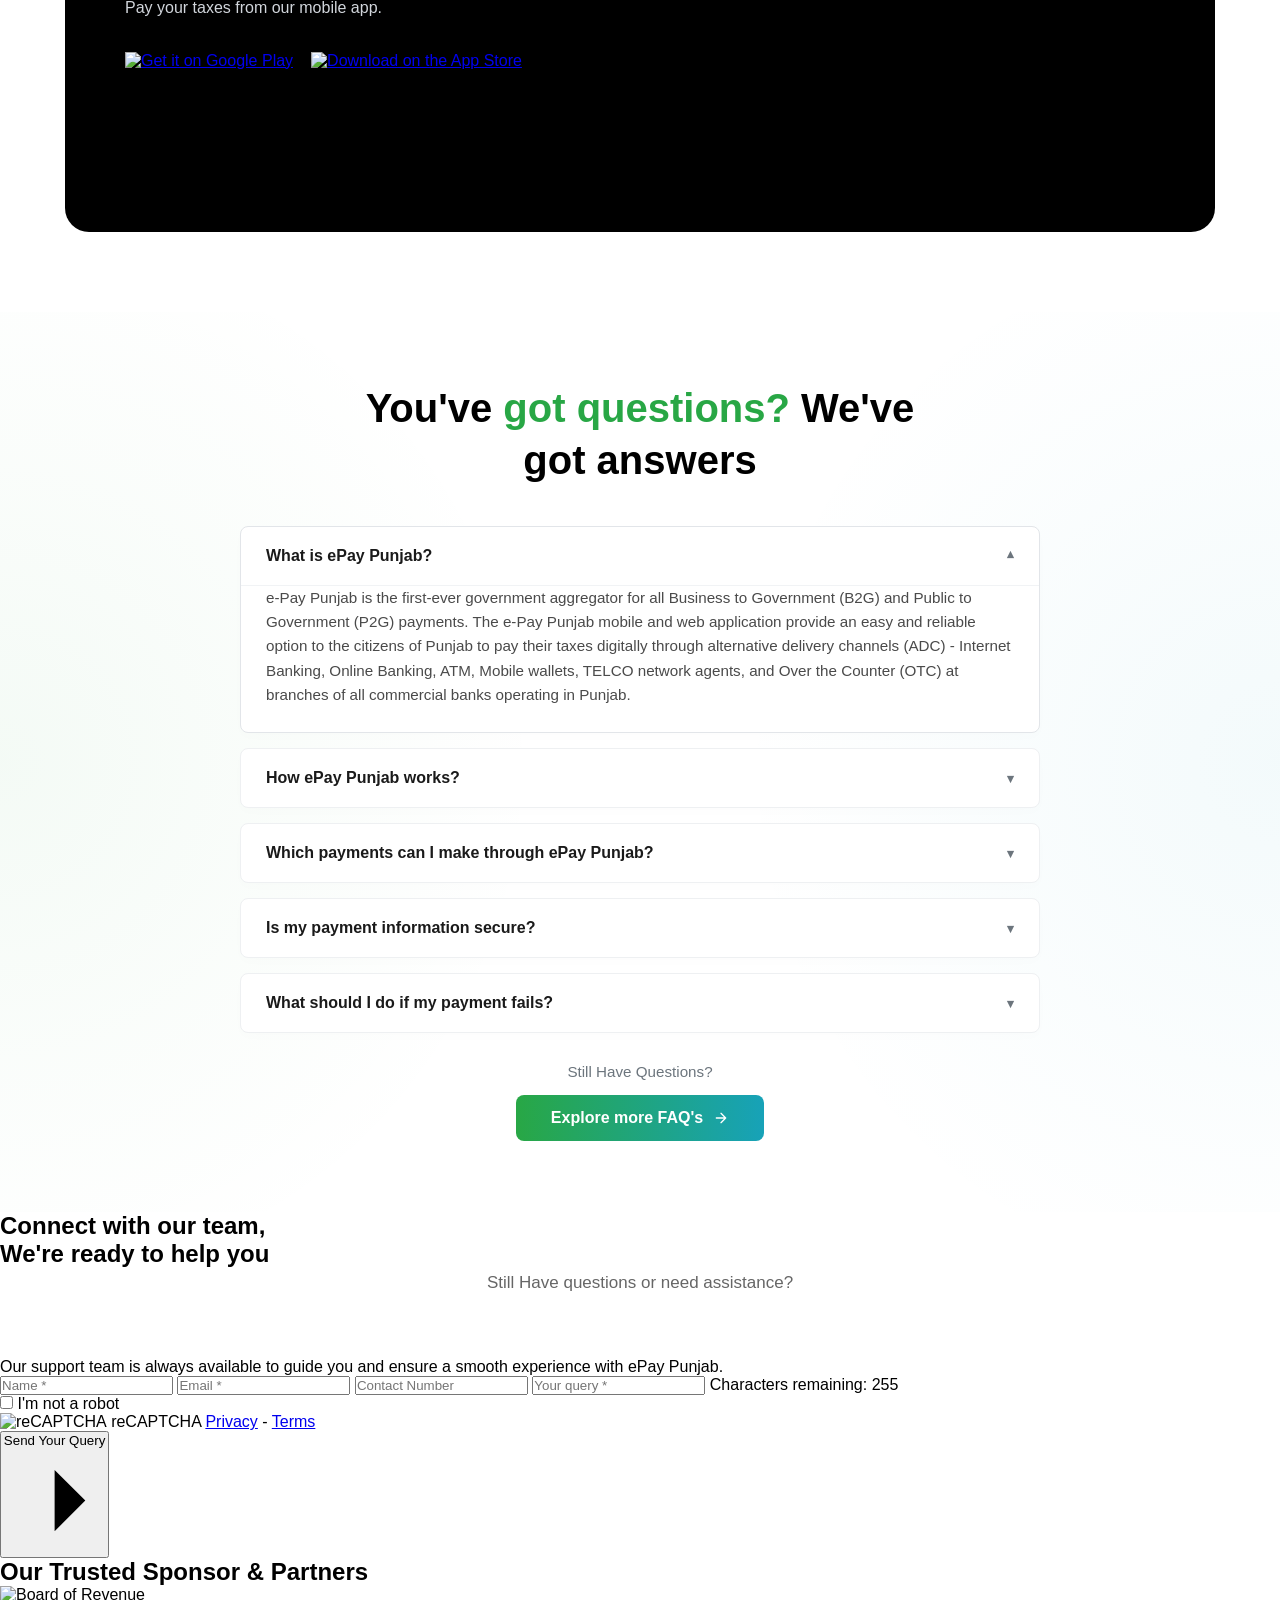
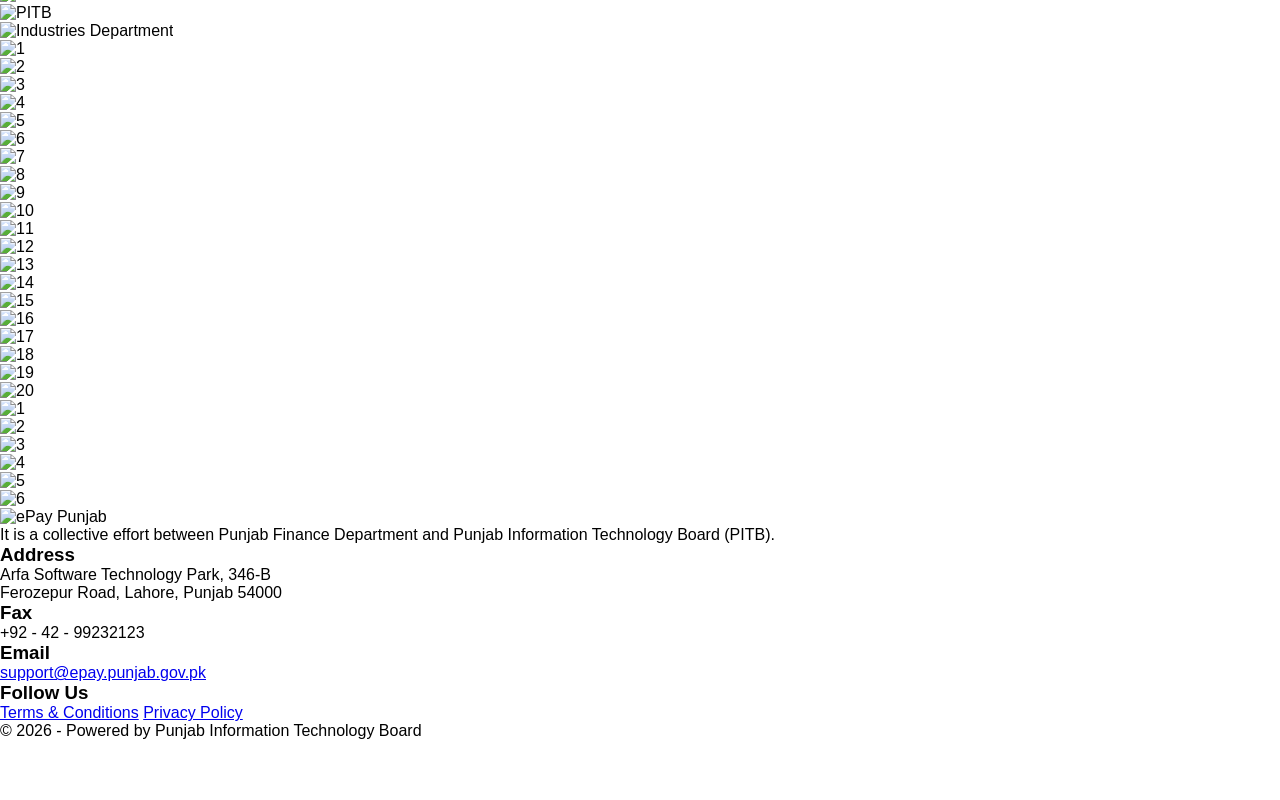
==== commit 82cee378: "Add files via upload" ====
--- a/index.html
+++ b/index.html
@@ -752,5 +752,130 @@
         </div>
     </div>
 </section>
+<section class="contact-section">
+    <div class="contact-card">
+        <!-- Left Side: Text Content -->
+        <div class="contact-info">
+            <h2>Connect with our team, <br>We're ready to help you</h2>
+            <p class="subtitle">Still Have questions or need assistance?</p>
+            <p class="desc">Our support team is always available to guide you and ensure a smooth experience with ePay Punjab.</p>
+        </div>
+
+        <!-- Right Side: Form Content -->
+        <form class="contact-form" onsubmit="return false;">
+            <input type="text" placeholder="Name *" required>
+            <input type="email" placeholder="Email *" required>
+            <input type="text" placeholder="Contact Number">
+            <input type="text" placeholder="Your query *" required maxlength="255">
+            <span class="char-count">Characters remaining: 255</span>
+
+            <!-- Pure CSS Captcha Box -->
+            <div class="captcha-container">
+                <label class="captcha-box">
+                    <input type="checkbox" id="captcha-check">
+                    <span class="custom-checkbox"></span>
+                    <span class="captcha-text">I'm not a robot</span>
+                </label>
+                <div class="recaptcha-logo">
+                    <!-- Yahan aap apni saved image ka path laga lein -->
+                    <img src="images/captcha-logo.webp" alt="reCAPTCHA">
+                    <span>reCAPTCHA</span>
+                    <a href="#">Privacy</a> - <a href="#">Terms</a>
+                </div>
+            </div>
+
+            <!-- Submit Button -->
+            <button type="submit" class="btn-submit">
+                Send Your Query 
+                <svg viewBox="0 0 24 24"><path d="M5 12h14M12 5l7 7-7 7"/></svg>
+            </button>
+        </form>
+    </div>
+</section>
+
+<section class="partners-footer-section">
+  <!-- 1. Trusted Sponsor & Partners Section -->
+  <div class="partners-container">
+    <h2>Our Trusted <span class="highlight">Sponsor</span> & <span class="highlight">Partners</span></h2>
+
+    <!-- Top Static Row (3 Logos) -->
+    <div class="static-logos">
+      <div class="static-item"><img src="board-of-revenue.png" alt="Board of Revenue"></div>
+      <div class="static-item"><img src="pitb.png" alt="PITB"></div>
+      <div class="static-item"><img src="industries.png" alt="Industries Department"></div>
+    </div>
+
+    <!-- Bottom Moving Ticker (Right to Left Continuous Loop) -->
+    <div class="ticker-wrapper">
+      <div class="ticker-track">
+        <!-- Original 20 Logos (Yahan apne images ke real paths lagayein) -->
+        <div class="logo-item"><img src="logo4.png" alt="1"></div>
+        <div class="logo-item"><img src="logo5.png" alt="2"></div>
+        <div class="logo-item"><img src="logo6.png" alt="3"></div>
+        <div class="logo-item"><img src="logo7.png" alt="4"></div>
+        <div class="logo-item"><img src="logo8.png" alt="5"></div>
+        <div class="logo-item"><img src="logo9.png" alt="6"></div>
+        <div class="logo-item"><img src="logo10.png" alt="7"></div>
+        <div class="logo-item"><img src="logo11.png" alt="8"></div>
+        <div class="logo-item"><img src="logo12.png" alt="9"></div>
+        <div class="logo-item"><img src="logo13.png" alt="10"></div>
+        <div class="logo-item"><img src="logo14.png" alt="11"></div>
+        <div class="logo-item"><img src="logo15.png" alt="12"></div>
+        <div class="logo-item"><img src="logo16.png" alt="13"></div>
+        <div class="logo-item"><img src="logo17.png" alt="14"></div>
+        <div class="logo-item"><img src="logo18.png" alt="15"></div>
+        <div class="logo-item"><img src="logo19.png" alt="16"></div>
+        <div class="logo-item"><img src="logo20.png" alt="17"></div>
+        <div class="logo-item"><img src="logo21.png" alt="18"></div>
+        <div class="logo-item"><img src="logo22.png" alt="19"></div>
+        <div class="logo-item"><img src="logo23.png" alt="20"></div>
+
+        <!-- Duplicate first few logos for seamless infinite loop effect -->
+        <div class="logo-item"><img src="logo4.png" alt="1"></div>
+        <div class="logo-item"><img src="logo5.png" alt="2"></div>
+        <div class="logo-item"><img src="logo6.png" alt="3"></div>
+        <div class="logo-item"><img src="logo7.png" alt="4"></div>
+        <div class="logo-item"><img src="logo8.png" alt="5"></div>
+        <div class="logo-item"><img src="logo9.png" alt="6"></div>
+      </div>
+    </div>
+  </div>
+
+  <!-- 2. Actual Footer Info Details Row -->
+  <div class="footer-info-grid">
+    <div class="footer-col brand-col">
+      <img src="epay-logo-urdu.png" alt="ePay Punjab" class="urdu-logo">
+      <p>It is a collective effort between Punjab Finance Department and Punjab Information Technology Board (PITB).</p>
+    </div>
+
+    <div class="footer-col">
+      <h3>Address</h3>
+      <p>Arfa Software Technology Park, 346-B<br>Ferozepur Road, Lahore, Punjab 54000</p>
+      <h3 class="fax-title">Fax</h3>
+      <p>+92 - 42 - 99232123</p>
+    </div>
+
+    <div class="footer-col">
+      <h3>Email</h3>
+      <p><a href="mailto:support@epay.punjab.gov.pk">support@epay.punjab.gov.pk</a></p>
+      <h3>Follow Us</h3>
+      <div class="social-links">
+        <a href="#" class="fab fa-facebook-f"></a>
+        <a href="#" class="fab fa-twitter"></a>
+        <a href="#" class="fab fa-instagram"></a>
+        <a href="#" class="fab fa-youtube"></a>
+      </div>
+    </div>
+  </div>
+
+  <!-- 3. Bottom Copyright Links Bar -->
+  <div class="footer-bottom-bar">
+    <div class="policy-links">
+      <a href="#">Terms & Conditions</a>
+      <a href="#">Privacy Policy</a>
+    </div>
+    <p class="copyright-text">© 2026 - Powered by Punjab Information Technology Board</p>
+  </div>
+</section>
 </body>
 </html>
--- a/style.css
+++ b/style.css
@@ -1627,6 +1627,7 @@
     }
 }
 /* Core Styling & Reset */
+/* Core Styling & Reset */
 * {
   margin: 0;
   padding: 0;
@@ -1654,7 +1655,7 @@
 }
 
 .voices-header h2 span {
-  color: #28a745; /* ePay exact theme green */
+  color: #28a745;
 }
 
 .voices-header p {
@@ -1663,35 +1664,45 @@
   margin-bottom: 45px;
 }
 
-/* Outer Slider Wrapper (Hides overflowing cards) */
+/* Outer Slider Wrapper */
 .slider-container {
   width: 100%;
   overflow: hidden; 
-  padding: 20px 0;
+  padding: 40px 0; 
   position: relative;
 }
 
 /* Horizontal Moving Track */
 .slider-track {
-  display: table;
+  display: flex; 
   width: max-content;
-  white-space: nowrap;
-  /* 12 unique cards chalne ke liye loop thoda slow kiya h taake easy read ho sake */
-  animation: scrollTimeline 50s linear infinite; 
-}
-
-/* Card Design Matching The Screenshots */
+  /* cubic-bezier lagaya hai taake jhatka khatam ho aur slide soft lagay */
+  animation: smoothStepScroll 48s infinite cubic-bezier(0.25, 1, 0.5, 1); 
+}
+
+/* 🚀 RESPONSIVE CARD DESIGN FOR EXACTLY 3 CARDS */
 .testimonial-card {
-  display: inline-block;
-  vertical-align: top;
-  width: 420px; 
-  background: #f8f9fa; /* Light grey block layer tint */
+  flex-shrink: 0;
+  /* 100vw (poori screen width) ko 3 hisson me baanta aur margins subtract kiye */
+  width: calc((100vw - 90px) / 3); 
+  min-width: 300px; /* Mobile responsive safety fallback */
+  background: #f8f9fa; 
   border-radius: 18px; 
   padding: 28px;
-  margin: 0 15px; /* Spacing between cards */
+  margin: 0 15px; /* Left + Right margin = 30px total per card */
   text-align: left;
   white-space: normal; 
-  box-shadow: 0 4px 6px -1px rgba(0, 0, 0, 0.01), 0 2px 4px -1px rgba(0, 0, 0, 0.01);
+  box-shadow: 0 4px 6px -1px rgba(0, 0, 0, 0.05);
+  transition: transform 0.4s cubic-bezier(0.34, 1.56, 0.64, 1), box-shadow 0.4s ease, background 0.3s ease;
+}
+
+/* 🚀 SMOOTH POPUP EFFECT */
+.testimonial-card:hover {
+  transform: translateY(-12px) scale(1.03); /* Soft scaling aur upward push */
+  box-shadow: 0 20px 30px rgba(0, 0, 0, 0.08);
+  background: #ffffff; 
+  position: relative;
+  z-index: 10;
 }
 
 /* Content Text Parameters */
@@ -1700,7 +1711,7 @@
   line-height: 1.6;
   color: #334155;
   font-weight: 400;
-  min-height: 115px; /* Uniform height baseline */
+  min-height: 115px; 
   margin-bottom: 20px;
 }
 
@@ -1736,19 +1747,617 @@
   color: #64748b;
 }
 
-/* Hover effect to freeze the track */
-.slider-container:hover .slider-track {
-  animation-play-state: paused;
-}
-
-/* CSS Keyframe Animation Setup */
-/* 12 unique cards. Each card occupies 420px + 30px (margin) = 450px space. 
-Total distance before smooth loop reset = 450px * 12 */
-@keyframes scrollTimeline {
-  0% {
-    transform: translate3d(0, 0, 0);
-  }
-  100% {
-    transform: translate3d(calc(-450px * 12), 0, 0);
-  }
+/* 🚀 SMOOTH STEP SCROLLING VIA PERCENTAGE VW
+Har single card switch standard screen ke mutabiq translate ho ga */
+@keyframes smoothStepScroll {
+  0%, 6%      { transform: translate3d(0, 0, 0); }
+  8%, 14%     { transform: translate3d(calc(-100vw / 3), 0, 0); }
+  16%, 22%    { transform: translate3d(calc(-200vw / 3), 0, 0); }
+  24%, 30%    { transform: translate3d(calc(-300vw / 3), 0, 0); }
+  32%, 38%    { transform: translate3d(calc(-400vw / 3), 0, 0); }
+  40%, 46%    { transform: translate3d(calc(-500vw / 3), 0, 0); }
+  48%, 54%    { transform: translate3d(calc(-600vw / 3), 0, 0); }
+  56%, 62%    { transform: translate3d(calc(-700vw / 3), 0, 0); }
+  64%, 70%    { transform: translate3d(calc(-800vw / 3), 0, 0); }
+  72%, 78%    { transform: translate3d(calc(-900vw / 3), 0, 0); }
+  80%, 86%    { transform: translate3d(calc(-1000vw / 3), 0, 0); }
+  88%, 94%    { transform: translate3d(calc(-1000vw / 3 - 350px), 0, 0); } /* Buffer handles */
+  96%, 100%   { transform: translate3d(calc(-1000vw / 3 - 700px), 0, 0); }
+}
+
+/* =========================
+   RESET
+========================= */
+
+*{
+    margin:0;
+    padding:0;
+    box-sizing:border-box;
+}
+
+body{
+
+    font-family:'Inter',sans-serif;
+    background:#ffffff;
+    overflow-x:hidden;
+
+}
+
+
+
+/* =========================
+   TESTIMONIAL GAP
+========================= */
+
+.voices-section{
+
+    margin-bottom:80px;
+
+}
+
+
+
+/* =========================
+   DOWNLOAD SECTION
+========================= */
+
+.download-section{
+
+    width:100%;
+
+    padding:80px 5%;
+
+    display:flex;
+
+    justify-content:center;
+
+    align-items:center;
+
+    background:#fff;
+
+}
+
+
+
+/* =========================
+   BLACK MAIN CARD
+========================= */
+
+
+.black-card{
+
+    width:100%;
+
+    max-width:1150px;
+
+    min-height:390px;
+
+    background:#000;
+
+    border-radius:24px;
+
+
+    padding:60px 45px 0px 60px;
+
+
+    display:flex;
+
+    align-items:center;
+
+
+    position:relative;
+
+
+    overflow:visible;
+
+
+}
+
+
+
+/* =========================
+   LEFT CONTENT
+========================= */
+
+
+.content-side{
+
+
+    width:45%;
+
+    color:white;
+
+    padding-bottom:50px;
+
+
+}
+
+
+
+.content-side h2{
+
+
+    font-size:45px;
+
+    font-weight:700;
+
+    line-height:1.15;
+
+    margin-bottom:12px;
+
+
+}
+
+
+
+.green-text{
+
+    color:#22c55e;
+
+}
+
+
+
+.content-side p{
+
+
+    font-size:16px;
+
+    color:#d1d5db;
+
+    margin-bottom:35px;
+
+
+}
+
+
+
+/* =========================
+   STORE BUTTONS
+========================= */
+
+
+.store-buttons{
+
+
+    display:flex;
+
+    gap:18px;
+
+    align-items:center;
+
+
+}
+
+
+
+.store-btn img{
+
+
+    height:48px;
+
+    width:auto;
+
+    display:block;
+
+
+}
+
+
+
+
+
+/* =========================
+   PHONE AREA
+========================= */
+
+
+.phones-side{
+
+
+    width:55%;
+
+    height:430px;
+
+    position:relative;
+
+
+    align-self:flex-end;
+
+
+}
+
+
+
+
+
+/* BACK PHONE */
+
+.phone-back{
+
+
+    position:absolute;
+
+
+    bottom:0;
+
+
+    right:190px;
+
+
+    height:360px;
+
+
+    z-index:1;
+
+
+}
+
+
+
+
+
+/* FRONT PHONE */
+
+
+.phone-front{
+
+
+    position:absolute;
+
+
+    bottom:-30px;
+
+
+    right:-25px;
+
+
+    height:450px;
+
+
+    z-index:2;
+
+
+}
+
+
+
+
+
+
+
+/* =========================
+   HOVER EFFECT
+========================= */
+
+
+.phone-front,
+.phone-back{
+
+
+    transition:0.4s ease;
+
+
+}
+
+
+.black-card:hover .phone-front{
+
+
+    transform:translateY(-10px);
+
+
+}
+
+
+.black-card:hover .phone-back{
+
+
+    transform:translateY(-5px);
+
+
+}
+
+
+
+
+
+
+/* =========================
+   TABLET RESPONSIVE
+========================= */
+
+
+@media(max-width:992px){
+
+
+    .black-card{
+
+
+        flex-direction:column;
+
+        text-align:center;
+
+        padding:50px 25px 0;
+
+
+    }
+
+
+    .content-side{
+
+
+        width:100%;
+
+        padding-bottom:20px;
+
+
+    }
+
+
+
+    .store-buttons{
+
+
+        justify-content:center;
+
+
+    }
+
+
+
+    .phones-side{
+
+
+        width:100%;
+
+        height:380px;
+
+        margin-top:20px;
+
+
+    }
+
+
+
+    .phone-back{
+
+
+        right:52%;
+
+        transform:translateX(20%);
+
+
+    }
+
+
+
+    .phone-front{
+
+
+        right:35%;
+
+        transform:translateX(50%);
+
+
+    }
+
+
+
+}
+
+
+
+
+
+
+
+/* =========================
+   MOBILE
+========================= */
+
+
+@media(max-width:600px){
+
+
+    .download-section{
+
+        padding:50px 20px;
+
+    }
+
+
+
+    .black-card{
+
+
+        border-radius:18px;
+
+
+    }
+
+
+
+    .content-side h2{
+
+
+        font-size:32px;
+
+
+    }
+
+
+
+    .store-buttons{
+
+
+        flex-direction:column;
+
+
+    }
+
+
+
+    .phone-front{
+
+
+        height:330px;
+
+
+    }
+
+
+
+    .phone-back{
+
+
+        height:270px;
+
+
+        right:140px;
+
+
+    }
+
+
+
+}
+.faq-section {
+    background: radial-gradient(circle at left, rgba(40, 167, 69, 0.05), transparent 40%),
+                radial-gradient(circle at right, rgba(23, 162, 184, 0.05), transparent 40%),
+                #fff;
+    min-height: 100vh;
+    display: flex;
+    justify-content: center;
+    align-items: center;
+    padding: 40px 20px;
+    font-family: 'Segoe UI', Tahoma, Geneva, Verdana, sans-serif;
+    box-sizing: border-box;
+}
+
+.faq-container {
+    max-width: 800px;
+    width: 100%;
+    text-align: center;
+}
+
+.faq-title {
+    font-size: 2.5rem;
+    font-weight: 700;
+    color: #000;
+    margin-bottom: 40px;
+    line-height: 1.3;
+}
+
+.faq-title span.green {
+    color: #28a745;
+}
+
+.faq-wrapper {
+    display: flex;
+    flex-direction: column;
+    gap: 15px;
+    margin-bottom: 30px;
+}
+
+.faq-item {
+    background: #fff;
+    border: 1px solid #eef0f2;
+    border-radius: 8px;
+    box-shadow: 0 4px 12px rgba(0, 0, 0, 0.01);
+    text-align: left;
+    overflow: hidden;
+    transition: all 0.3s ease;
+}
+
+/* Browser ka default arrow/marker hatanay k liye */
+.faq-question::-webkit-details-marker,
+.faq-question::marker {
+    display: none;
+}
+
+.faq-question {
+    padding: 20px 25px;
+    display: flex;
+    justify-content: space-between;
+    align-items: center;
+    cursor: pointer;
+    font-weight: 600;
+    color: #1a1a1a;
+    user-select: none;
+    list-style: none; /* Default marker removal */
+}
+
+.faq-question:hover {
+    background-color: #fafafa;
+}
+
+.faq-answer {
+    padding: 0 25px 25px 25px;
+    color: #4a4a4a;
+    font-size: 0.95rem;
+    line-height: 1.6;
+    border-top: 1px solid #f1f3f5;
+}
+
+.faq-icon {
+    font-size: 0.8rem;
+    transition: transform 0.2s ease;
+    color: #6c757d;
+}
+
+/* Open State CSS - Jab item open ho jaye */
+.faq-item[open] {
+    border-color: #e2e5e9;
+}
+
+.faq-item[open] .faq-icon {
+    transform: rotate(180deg);
+}
+
+/* Pehly se closed items me answer tab tak chipa rahy */
+.faq-item:not([open]) .faq-answer {
+    display: none;
+}
+
+/* Footer Button Styles */
+.faq-footer {
+    margin-top: 30px;
+}
+
+.faq-footer p {
+    color: #6c757d;
+    font-size: 0.95rem;
+    margin-bottom: 15px;
+}
+
+.btn-explore {
+    display: inline-flex;
+    align-items: center;
+    justify-content: center;
+    gap: 10px;
+    background: linear-gradient(to right, #28a745, #17a2b8);
+    color: #fff;
+    padding: 14px 35px;
+    font-size: 1rem;
+    font-weight: 600;
+    border: none;
+    border-radius: 8px;
+    cursor: pointer;
+    text-decoration: none;
+    transition: opacity 0.2s ease;
+}
+
+.btn-explore:hover {
+    opacity: 0.9;
+}
+
+.btn-explore svg {
+    width: 16px;
+    height: 16px;
+    fill: none;
+    stroke: currentColor;
+    stroke-width: 2;
+    stroke-linecap: round;
+    stroke-linejoin: round;
 }
